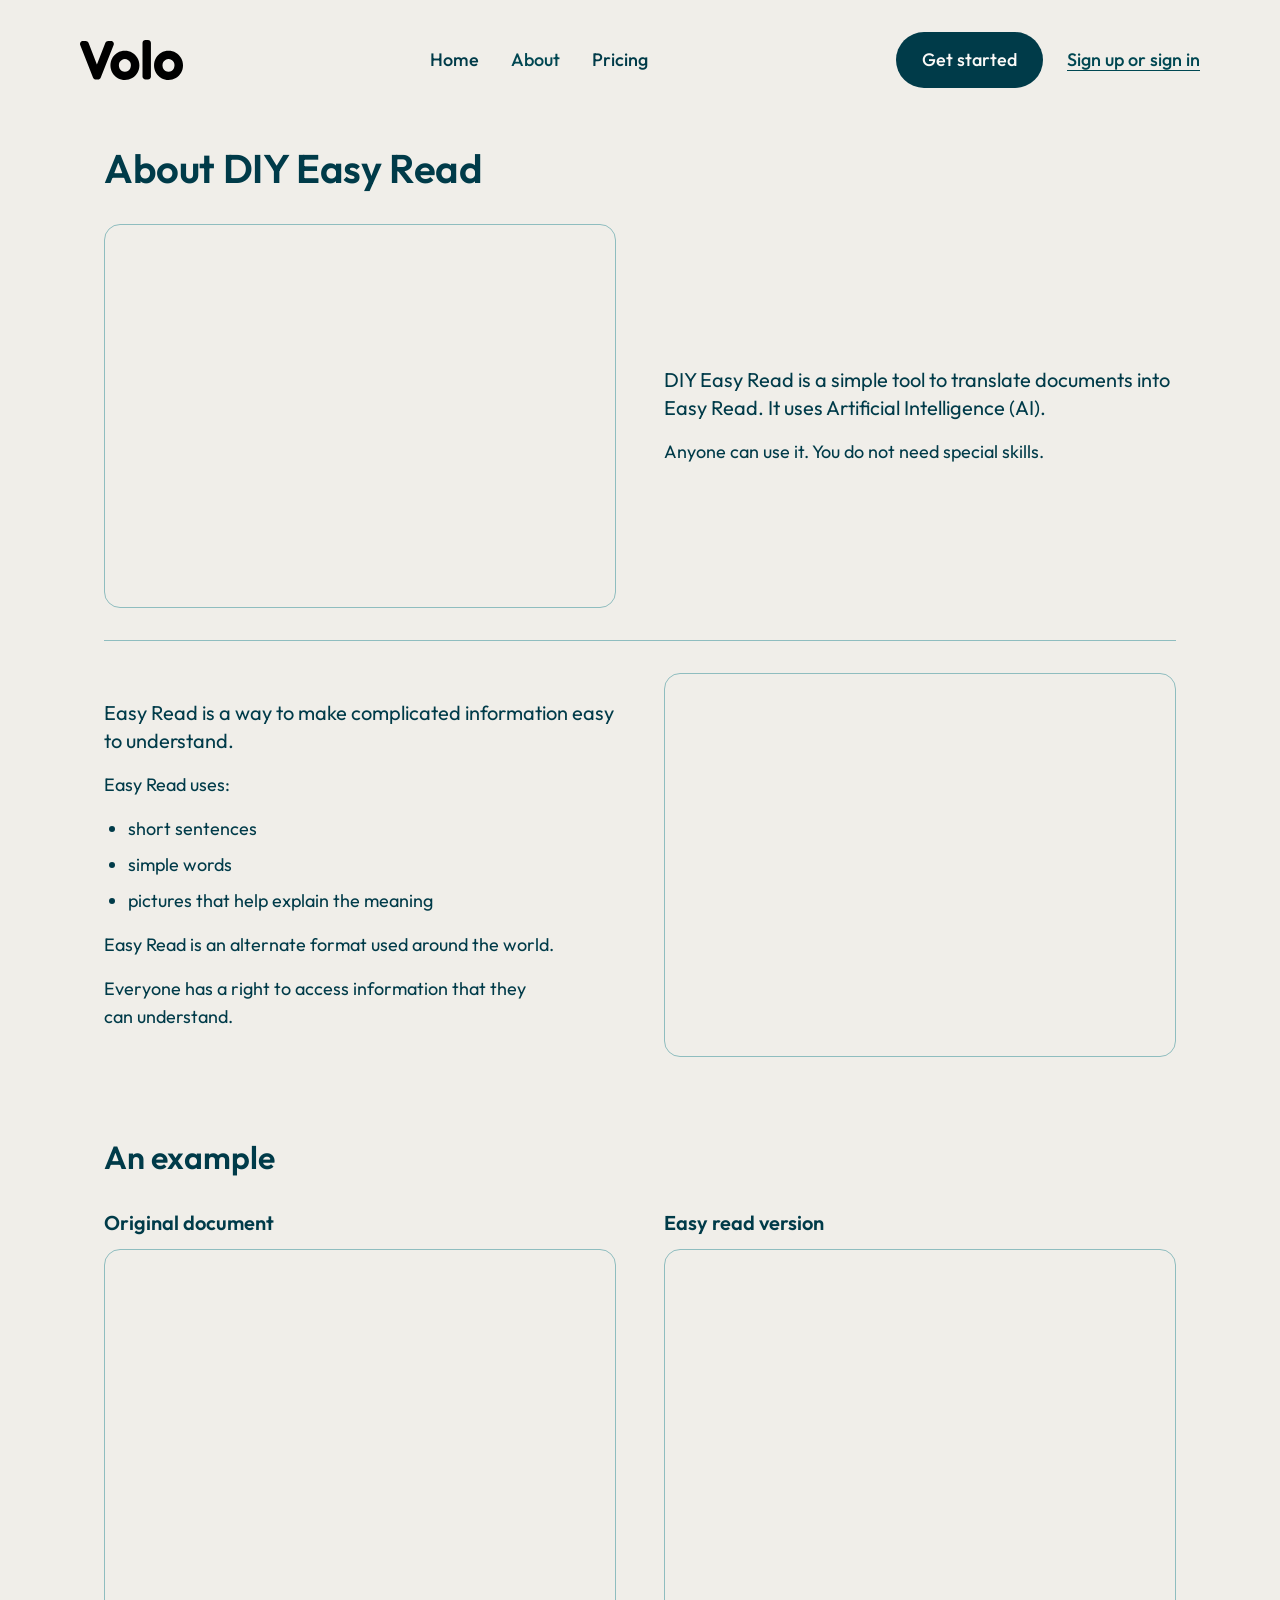
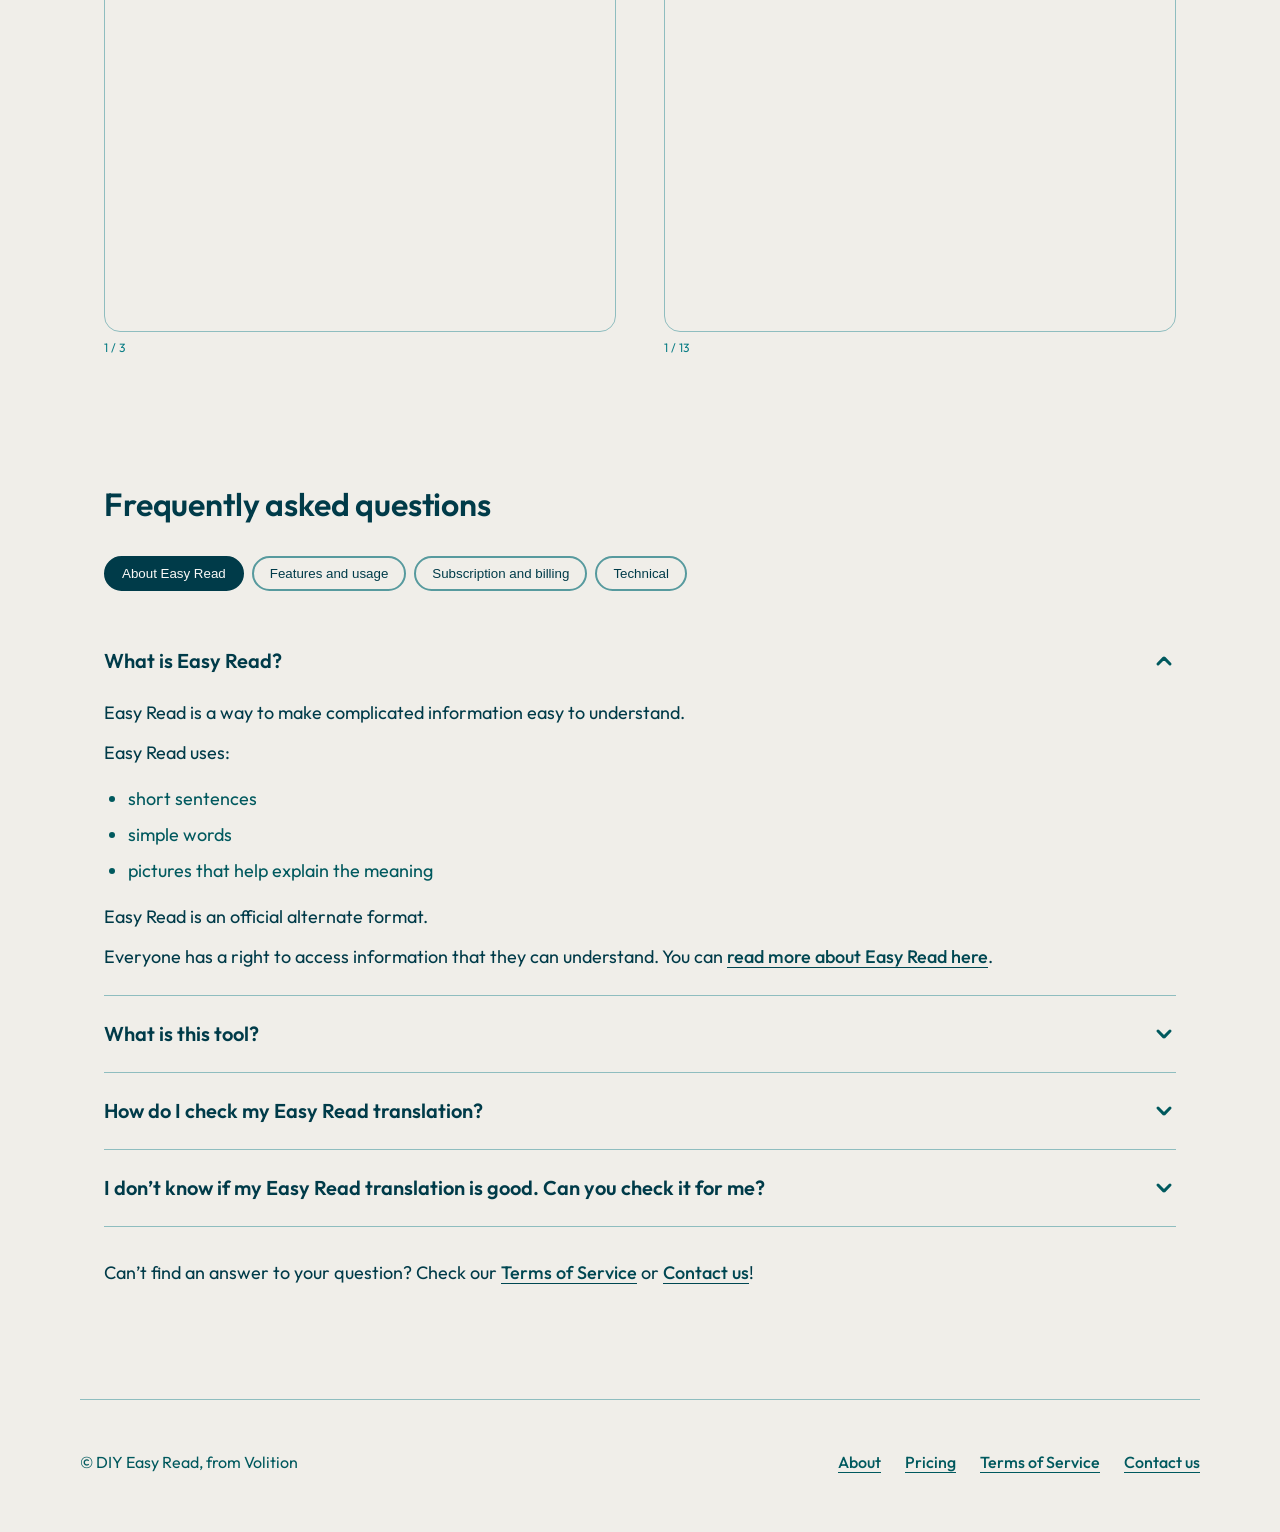
==== about.html @ 6c9e3ab5 "Initial UX prototype base recreating diyeasyread.com Home, About, and Pricing rebuilt as static HTML" ====
<!DOCTYPE html>
<html lang="en">
<head>
<meta charset="UTF-8">
<meta name="viewport" content="width=device-width, initial-scale=1.0">
<title>About DIY Easy Read</title>
<link rel="stylesheet" href="assets/colors_and_type.css">
<link rel="stylesheet" href="assets/site.css">
</head>
<body>

<header class="wrap site-header">
  <a class="logo" href="index.html">
    <img src="assets/img/logo-wordmark.svg" alt="DIY Easy Read, from Volition">
  </a>
  <nav class="main-nav" aria-label="Main">
    <a href="index.html">Home</a>
    <a href="about.html" aria-current="page">About</a>
    <a href="pricing.html">Pricing</a>
  </nav>
  <div class="nav-actions">
    <a class="btn btn-filled" href="#get-started">Get started</a>
    <a class="link" href="#sign-in">Sign up or sign in</a>
  </div>
</header>

<main class="wrap">
  <h1 style="padding-top: var(--space-6);">About DIY Easy Read</h1>

  <section class="feature-row">
    <div class="art" role="img" aria-label="Illustration placeholder — person with a megaphone"></div>
    <div>
      <p class="body-large">DIY Easy Read is a simple tool to translate documents into Easy Read. It uses Artificial Intelligence (AI).</p>
      <p style="margin-top: var(--space-4);">Anyone can use it. You do not need special skills.</p>
    </div>
  </section>

  <section class="feature-row">
    <div>
      <p class="body-large">Easy Read is a way to make complicated information easy to understand.</p>
      <p style="margin-top: var(--space-4);">Easy Read uses:</p>
      <ul>
        <li>short sentences</li>
        <li>simple words</li>
        <li>pictures that help explain the meaning</li>
      </ul>
      <p style="margin-top: var(--space-4);">Easy Read is an alternate format used around the world.</p>
      <p style="margin-top: var(--space-4);">Everyone has a right to access information that they can understand.</p>
    </div>
    <div class="art" role="img" aria-label="Illustration placeholder — progress bar and reactions"></div>
  </section>

  <section class="section">
    <h2 class="section-title">An example</h2>
    <div class="feature-row" style="border-top:none; padding-top:0;">
      <div>
        <h4 style="margin-bottom: var(--space-3);">Original document</h4>
        <div class="art" role="img" aria-label="Original document page 1 of 3 — Fact Sheet: Changes to assessments and allocations, and flexible funding" style="aspect-ratio: 3/4;"></div>
        <p class="caption" style="margin-top: var(--space-2);">1 / 3</p>
      </div>
      <div>
        <h4 style="margin-bottom: var(--space-3);">Easy read version</h4>
        <div class="art" role="img" aria-label="Easy Read page 1 of 13 — cover page of Changes to disability support services" style="aspect-ratio: 3/4;"></div>
        <p class="caption" style="margin-top: var(--space-2);">1 / 13</p>
      </div>
    </div>
  </section>

  <section class="section">
    <h2 class="section-title">Frequently asked questions</h2>
    <div class="faq-tabs" role="tablist" aria-label="FAQ categories">
      <button class="faq-tab" role="tab" aria-selected="true">About Easy Read</button>
      <button class="faq-tab" role="tab" aria-selected="false">Features and usage</button>
      <button class="faq-tab" role="tab" aria-selected="false">Subscription and billing</button>
      <button class="faq-tab" role="tab" aria-selected="false">Technical</button>
    </div>

    <details class="faq-item" open>
      <summary class="faq-question">
        What is Easy Read?
        <img class="chev" src="assets/icons/chevron-down.svg" alt="" width="24" height="24">
      </summary>
      <div class="faq-answer">
        <p>Easy Read is a way to make complicated information easy to understand.</p>
        <p style="margin-top: var(--space-3);">Easy Read uses:</p>
        <ul>
          <li>short sentences</li>
          <li>simple words</li>
          <li>pictures that help explain the meaning</li>
        </ul>
        <p style="margin-top: var(--space-3);">Easy Read is an official alternate format.</p>
        <p style="margin-top: var(--space-3);">Everyone has a right to access information that they can understand. You can <a href="#">read more about Easy Read here</a>.</p>
      </div>
    </details>

    <details class="faq-item">
      <summary class="faq-question">
        What is this tool?
        <img class="chev" src="assets/icons/chevron-down.svg" alt="" width="24" height="24">
      </summary>
      <div class="faq-answer">
        <p>DIY Easy Read is a simple tool to translate documents into Easy Read. It uses Artificial Intelligence (AI).</p>
        <p style="margin-top: var(--space-3);">Anyone can use it. You do not need special skills.</p>
        <p style="margin-top: var(--space-3);">DIY Easy Read is:</p>
        <ul>
          <li>Quick</li>
          <li>Simple</li>
          <li>Affordable</li>
        </ul>
      </div>
    </details>

    <details class="faq-item">
      <summary class="faq-question">
        How do I check my Easy Read translation?
        <img class="chev" src="assets/icons/chevron-down.svg" alt="" width="24" height="24">
      </summary>
      <div class="faq-answer">
        <p>You should check your Easy Read document before you share it.</p>

        <p style="margin-top: var(--space-4);"><strong>1. Check the meaning</strong></p>
        <ul>
          <li>Does the Easy Read say the same thing as the original?</li>
          <li>Are any important details missing or changed?</li>
          <li>Is the main message clear from start to finish?</li>
        </ul>
        <p class="body-small" style="margin-top: var(--space-2);">Tip: Read both versions side by side.</p>

        <p style="margin-top: var(--space-4);"><strong>2. Check the words</strong></p>
        <ul>
          <li>Are sentences short?</li>
          <li>Are there any hard words that should be removed?</li>
          <li>If a hard word needs to be included, does it have an explanation?</li>
        </ul>

        <p style="margin-top: var(--space-4);"><strong>3. Check the layout</strong></p>
        <ul>
          <li>Does each sentence have only one idea?</li>
          <li>Is there plenty of empty space on the page?</li>
          <li>Are headings clear?</li>
        </ul>

        <p style="margin-top: var(--space-4);"><strong>4. Check the pictures</strong></p>
        <ul>
          <li>Do the pictures help explain the words?</li>
          <li>Are they respectful?</li>
        </ul>
        <p class="body-small" style="margin-top: var(--space-2);">Tip: If the image is not quite right you can choose a different one or upload your own.</p>

        <p style="margin-top: var(--space-4);"><strong>5. Check tone and respect</strong></p>
        <ul>
          <li>Does the document talk to the reader and not about them?</li>
          <li>Is it respectful?</li>
          <li>Does it support decision-making and independence?</li>
        </ul>

        <p style="margin-top: var(--space-4);"><strong>6. Ask someone else to review it</strong></p>
        <ul>
          <li>Ask a person who uses Easy Read to check your translation</li>
          <li>Ask an Easy Read expert to check your translation</li>
          <li>They can tell you if it makes sense and feels right</li>
        </ul>

        <p style="margin-top: var(--space-4);">When your document passes these checks you are ready to share it!</p>
      </div>
    </details>

    <details class="faq-item">
      <summary class="faq-question">
        I don&rsquo;t know if my Easy Read translation is good. Can you check it for me?
        <img class="chev" src="assets/icons/chevron-down.svg" alt="" width="24" height="24">
      </summary>
      <div class="faq-answer">
        <p>We do not review any Easy Read translations. You can check it yourself using this guide.</p>
        <p style="margin-top: var(--space-3);">If you want an Easy Read expert to check it you can contact the Make it Easy Service or Article 9. They may charge money to check your translation.</p>
      </div>
    </details>

    <p style="margin-top: var(--space-6);">Can&rsquo;t find an answer to your question? Check our <a href="#terms">Terms of Service</a> or <a href="#contact">Contact us</a>!</p>
  </section>
</main>

<footer class="site-footer wrap">
  <span>&copy; DIY Easy Read, from Volition</span>
  <nav aria-label="Footer">
    <a href="about.html">About</a>
    <a href="pricing.html">Pricing</a>
    <a href="#terms">Terms of Service</a>
    <a href="#contact">Contact us</a>
  </nav>
</footer>

</body>
</html>
---- assets/colors_and_type.css ----
/* ============================================================
   Volition Design System — Colors & Type
   Source: Colours 1.6.fig (palette), Volition brand notes (type)
   Mobile-first. Never use pure #000 or #FFF.
   ============================================================ */

/* -------- Fonts -------- */
@font-face {
  font-family: "Outfit";
  font-style: normal;
  font-weight: 100 900;
  font-display: swap;
  src: url("./fonts/Outfit-VariableFont_wght.ttf") format("truetype-variations");
}
@font-face {
  font-family: "Outfit";
  font-style: normal;
  font-weight: 300;
  font-display: swap;
  src: url("./fonts/Outfit-Light.ttf") format("truetype");
}
@font-face {
  font-family: "Outfit";
  font-style: normal;
  font-weight: 400;
  font-display: swap;
  src: url("./fonts/Outfit-Regular.ttf") format("truetype");
}
@font-face {
  font-family: "Outfit";
  font-style: normal;
  font-weight: 500;
  font-display: swap;
  src: url("./fonts/Outfit-Medium.ttf") format("truetype");
}
@font-face {
  font-family: "Outfit";
  font-style: normal;
  font-weight: 600;
  font-display: swap;
  src: url("./fonts/Outfit-SemiBold.ttf") format("truetype");
}

:root {
  /* ============================================================
     RAW PALETTE — Colours 1.6
     Never reference these directly in product code. Use the
     semantic tokens below. Palette is intentionally softened —
     no pure black, no pure white.
     ============================================================ */

  /* Teal — primary brand, text, dark backgrounds */
  --teal-900: #00232B;   /* Black Teal */
  --teal-800: #003B49;   /* Text dark — primary body text */
  --teal-700: #004752;
  --teal-600: #00595E;
  --teal-500: #0C7E86;
  --teal-400: #579A9E;   /* Interactive borders only */
  --teal-300: #8FBDBF;
  --teal-200: #B8D9DB;
  --teal-100: #EBF1F2;

  /* Lavender */
  --lavender-900: #150C3D;
  --lavender-800: #3A3161;
  --lavender-700: #43396F;
  --lavender-600: #4E4285;
  --lavender-500: #7567B8;
  --lavender-400: #9387CC;   /* Interactive borders only */
  --lavender-300: #B6ACE3;
  --lavender-200: #D4CEF5;
  --lavender-100: #EDEBF5;

  /* Pounamu (greenstone) */
  --pounamu-800: #163D16;
  --pounamu-600: #215C21;
  --pounamu-500: #458D42;
  --pounamu-400: #629E5F;   /* Interactive borders only */
  --pounamu-300: #8EC28C;
  --pounamu-200: #B2D8AF;
  --pounamu-100: #EAF2E4;

  /* Rose */
  --rose-800: #6F1900;
  --rose-600: #991F1F;
  --rose-500: #CC3939;
  --rose-400: #E06969;   /* Interactive borders only */
  --rose-300: #ED9A9A;
  --rose-200: #F5C9C9;
  --rose-100: #F5E6E6;

  /* Sand — warm neutrals, never pure white */
  --sand-400: #999174;   /* Interactive borders only */
  --sand-300: #B8B19A;
  --sand-200: #D6D2C4;
  --sand-100: #F0EEE9;   /* Warm off-white surface */
  --sand-000: #FAF9F7;   /* White Sand — app background, replaces pure white */

  /* ============================================================
     SEMANTIC TOKENS — Volition themes collection (28 vars)
     Source: Design Components 1.7 → Variables → Volition themes.
     Two themes: "Default" (Decision Maker, teal) and "Supporter"
     (lavender). Values verified against Figma Variables panel.
     Bind components to these. Never reference raw palette.
     ============================================================ */

  /* --- Text --- */
  --text-dark:     var(--teal-800);   /* body & headings */
  --text-mid:      var(--teal-600);   /* secondary */
  --text-light:    var(--teal-500);   /* tertiary, captions */
  --text-inverted: var(--sand-000);   /* text on dark/coloured bg */

  /* --- Icon --- */
  --icon:          var(--teal-600);
  --icon-mid:      var(--teal-500);
  --icon-inverted: var(--sand-000);

  /* --- Borders --- */
  --borders:       var(--teal-400);   /* interactive borders */

  /* --- Backgrounds --- */
  --bg-800:        var(--teal-800);   /* dark fill (buttons, headers) */
  --bg-600:        var(--teal-600);
  --bg-200:        var(--teal-200);
  --bg-150:        #D6D2C4;           /* warm neutral @ 50% — unique to Default */
  --bg-100:        var(--sand-100);

  /* --- Panels --- */
  --panel-highlight: var(--sand-000);   /* White sand — raised surfaces */
  --panel-mid:       rgba(250, 249, 247, 0.5);  /* #FAF9F7 @ 50% */
  --panel-lowlight:  var(--bg-100);     /* = Background 100 */
  --panel-shadow:    var(--sand-300);   /* Sand 300 in Default */

  /* --- Status: error / delete --- */
  --error-default: var(--rose-600);
  --error-mid:     var(--rose-500);

  /* --- Focus --- */
  --focus:         var(--teal-900);
  --focus-stroke:  2px;

  /* --- Dividers --- */
  --divider-dark:    var(--teal-400);
  --divider-default: var(--teal-300);

  /* --- Buttons --- */
  --button-base: var(--teal-700);
  --button-mid:  var(--teal-500);

  /* ============================================================
     LEGACY SHORTHAND — kept so existing components keep working
     while we migrate call-sites to the real semantic names above.
     ============================================================ */
  --surface-app:         var(--bg-100);
  --surface-raised:      var(--panel-highlight);
  --surface-sunken:      var(--bg-100);
  --surface-inverse:     var(--bg-800);
  --fg-primary:          var(--text-dark);
  --fg-secondary:        var(--text-mid);
  --fg-tertiary:         var(--text-light);
  --fg-inverse:          var(--text-inverted);
  --fg-link:             var(--button-base);
  --border-subtle:       var(--divider-default);
  --border-default:      var(--divider-dark);
  --border-interactive:  var(--borders);
  --border-focus:        var(--focus);
  --accent-primary:      var(--button-base);
  --accent-primary-hover:var(--text-dark);
  --accent-secondary:    var(--button-mid);
  --accent-light:        var(--button-mid);
  --accent-muted:        var(--bg-200);
  --status-success:      var(--pounamu-600);
  --status-success-bg:   var(--pounamu-100);
  --status-warning:      var(--error-mid);
  --status-warning-bg:   var(--rose-100);
  --status-danger:       var(--error-default);
  --status-danger-bg:    var(--rose-100);
  --status-info:         var(--lavender-500);
  --status-info-bg:      var(--lavender-100);

  /* Focus ring — built from semantic --focus */
  --focus-ring: 0 0 0 var(--focus-stroke) var(--focus);

  /* ============================================================
     SPACING — 8pt grid with 4pt sub-step
     ============================================================ */
  --space-0:   0;
  --space-1:   4px;
  --space-2:   8px;
  --space-3:  12px;
  --space-4:  16px;
  --space-5:  24px;
  --space-6:  32px;
  --space-7:  40px;
  --space-8:  48px;
  --space-9:  64px;
  --space-10: 96px;

  /* ============================================================
     RADII — generous, friendly, never sharp
     ============================================================ */
  --radius-xs: 4px;
  --radius-sm: 8px;
  --radius-md: 12px;
  --radius-lg: 16px;   /* default card */
  --radius-xl: 24px;
  --radius-2xl: 32px;
  --radius-pill: 9999px;

  /* ============================================================
     ELEVATION — soft, warm-tinted shadows.
     Uses teal-900 at low opacity (never pure black).
     ============================================================ */
  --elev-0: none;
  --elev-1: 0 1px 2px rgba(0, 35, 43, 0.06),
            0 1px 1px rgba(0, 35, 43, 0.04);
  --elev-2: 0 2px 4px rgba(0, 35, 43, 0.06),
            0 4px 8px rgba(0, 35, 43, 0.06);
  --elev-3: 0 4px 12px rgba(0, 35, 43, 0.08),
            0 8px 24px rgba(0, 35, 43, 0.06);
  --elev-4: 0 12px 32px rgba(0, 35, 43, 0.12),
            0 24px 48px rgba(0, 35, 43, 0.08);

  /* ============================================================
     TOUCH TARGETS — WCAG 2.5.5 AAA
     ============================================================ */
  --touch-min: 44px;

  /* ============================================================
     MOTION — calm, no bounce. Neurologically considerate.
     ============================================================ */
  --ease-standard: cubic-bezier(0.2, 0, 0, 1);
  --ease-entrance: cubic-bezier(0, 0, 0, 1);
  --ease-exit:     cubic-bezier(0.4, 0, 1, 1);
  --dur-fast:   120ms;
  --dur-base:   200ms;
  --dur-slow:   320ms;

  /* ============================================================
     TYPE — Mobile-first scale.
     Desktop values are tuned separately; these are the mobile
     source of truth. Sentence case ALWAYS. Never italic.
     ============================================================ */
  --font-family:        "Outfit", system-ui, sans-serif;
  --font-weight-regular: 400;
  --font-weight-medium:  500;
  --font-weight-semibold: 600;

  /* Scale — Volition source of truth. Sentence case always. Never italic,
     never all caps, no abbreviations. Paragraph/list spacing is the
     margin-bottom when this size heads a block. */

  /* Headers */
  --fs-hero:    40px;   --lh-hero:    48px;   --sp-hero:   32px;  /* Hero */
  --fs-xxl:     32px;   --lh-xxl:     40px;   --sp-xxl:    24px;  /* XXL / H1 */
  --fs-xl:      24px;   --lh-xl:      32px;   --sp-xl:     16px;  /* XL / H2 */

  /* Body */
  --fs-body-lg: 20px;   --lh-body-lg: 28px;   --sp-body-lg: 16px; /* Body large */
  --fs-base:    18px;   --lh-base:    28px;   --sp-base:    8px;  /* Body base */
  --fs-small:   16px;   --lh-small:   24px;   --sp-small:   8px;  /* Body small */

  /* Legacy / caption */
  --fs-caption: 12px;   --lh-caption: 16px;  /* Caption — use sparingly */
}

/* ============================================================
   THEME: SUPPORTER — lavender family
   Source: Design Components 1.7 → Variables → Volition themes
   (right column). Same 28 roles, re-mapped to lavender. A few
   entries stay identical across themes (White sand, Background 100
   mapping for panel-lowlight, the error/delete rose ramp, and
   Panel mid's #FAF9F7 @ 50%).
   ============================================================ */
[data-theme="supporter"] {
  /* Text */
  --text-dark:     var(--lavender-800);
  --text-mid:      var(--lavender-600);
  --text-light:    var(--lavender-500);
  --text-inverted: var(--sand-000);

  /* Icon */
  --icon:          var(--lavender-600);
  --icon-mid:      var(--lavender-500);
  --icon-inverted: var(--sand-000);

  /* Borders */
  --borders:       var(--lavender-400);

  /* Backgrounds */
  --bg-800:        var(--lavender-800);
  --bg-600:        var(--lavender-600);
  --bg-200:        var(--lavender-200);
  --bg-150:        #D3CEEB;            /* lavender warm neutral @ 50% */
  --bg-100:        var(--lavender-100);

  /* Panels */
  --panel-highlight: var(--sand-000);
  --panel-mid:       rgba(250, 249, 247, 0.5);
  --panel-lowlight:  var(--bg-100);     /* = Background 100 (now lavender-100) */
  --panel-shadow:    var(--lavender-400);

  /* Error / delete — same rose ramp in both themes */
  --error-default: var(--rose-600);
  --error-mid:     var(--rose-500);

  /* Focus */
  --focus:         var(--teal-900);     /* Teal 900 in both themes */
  --focus-stroke:  2px;

  /* Dividers */
  --divider-dark:    var(--lavender-400);
  --divider-default: var(--lavender-300);

  /* Buttons */
  --button-base: var(--lavender-700);
  --button-mid:  var(--lavender-500);

  /* Legacy shorthand re-resolves via cascade — no need to redeclare */
}

/* ============================================================
   DARK MODE — deferred until the light library is stable.
   Kept as a placeholder role-flip for now.
   ============================================================ */
[data-theme="dark"] {
  --surface-app:    var(--teal-900);
  --surface-raised: var(--teal-800);
  --surface-sunken: var(--teal-700);
  --surface-inverse: var(--sand-000);

  --fg-primary:   var(--sand-000);
  --fg-secondary: var(--teal-200);
  --fg-tertiary:  var(--teal-300);
  --fg-inverse:   var(--teal-800);
  --fg-link:      var(--lavender-300);

  --border-subtle:      rgba(255,255,255,0.08);
  --border-default:     rgba(255,255,255,0.16);
  --border-interactive: var(--teal-400);
  --border-focus:       var(--lavender-300);

  --accent-primary:       var(--teal-500);
  --accent-primary-hover: var(--teal-400);
  --accent-secondary:     var(--lavender-300);
  --accent-light:         var(--teal-600);
  --accent-muted:         var(--teal-700);

  --elev-1: 0 1px 2px rgba(0,0,0,0.32);
  --elev-2: 0 4px 12px rgba(0,0,0,0.36);
  --elev-3: 0 8px 24px rgba(0,0,0,0.44);
  --elev-4: 0 24px 48px rgba(0,0,0,0.52);
}

/* ============================================================
   BASE — semantic element styles (source of truth for markup)
   ============================================================ */
html, body {
  background: var(--surface-app);
  color: var(--fg-primary);
  font-family: var(--font-family);
  font-size: var(--fs-base);
  line-height: var(--lh-base);
  font-weight: var(--font-weight-regular);
  -webkit-font-smoothing: antialiased;
  text-rendering: optimizeLegibility;
}

h1, .h1 {
  font-size: var(--fs-hero);
  line-height: var(--lh-hero);
  font-weight: var(--font-weight-semibold);
  letter-spacing: -0.01em;
  color: var(--fg-primary);
  text-wrap: balance;
  margin: 0;
}
h2, .h2 {
  font-size: var(--fs-xxl);
  line-height: var(--lh-xxl);
  font-weight: var(--font-weight-semibold);
  letter-spacing: -0.005em;
  color: var(--fg-primary);
  text-wrap: balance;
  margin: 0;
}
h3, .h3 {
  font-size: var(--fs-xl);
  line-height: var(--lh-xl);
  font-weight: var(--font-weight-semibold);
  color: var(--fg-primary);
  text-wrap: balance;
  margin: 0;
}
h4, .h4 {
  font-size: var(--fs-body-lg);
  line-height: var(--lh-body-lg);
  font-weight: var(--font-weight-semibold);
  color: var(--fg-primary);
  margin: 0;
}

p, .body {
  font-size: var(--fs-base);
  line-height: var(--lh-base);
  color: var(--fg-primary);
  text-wrap: pretty;
  margin: 0;
}
.body-large {
  font-size: var(--fs-body-lg);
  line-height: var(--lh-body-lg);
}
.body-small, small {
  font-size: var(--fs-small);
  line-height: var(--lh-small);
  color: var(--fg-secondary);
}
.caption {
  font-size: var(--fs-caption);
  line-height: var(--lh-caption);
  color: var(--fg-tertiary);
}

a, .link {
  color: var(--fg-link);
  text-decoration: underline;
  text-decoration-thickness: 8%;
  text-underline-offset: 16%;
  text-decoration-skip-ink: auto;
  font-weight: var(--font-weight-medium);
}
a:hover { color: var(--teal-800); }

::selection { background: var(--lavender-200); color: var(--teal-800); }

*:focus-visible {
  outline: none;
  box-shadow: var(--focus-ring);
  border-radius: var(--radius-xs);
}

/* Never italic — per brand */
em, i, cite, address, dfn { font-style: normal; font-weight: var(--font-weight-medium); }
---- assets/site.css ----
/* ============================================================
   DIY Easy Read — prototype layer
   Layout and components built on top of colors_and_type.css.
   Never redefine tokens here — only layout/structure.
   ============================================================ */

* { box-sizing: border-box; }

.wrap {
  max-width: 1120px;
  margin: 0 auto;
  padding: 0 var(--space-5);
}

/* -------- Header -------- */
.site-header {
  display: flex;
  align-items: center;
  justify-content: space-between;
  padding: var(--space-5) 0;
}
.logo {
  display: flex;
  align-items: center;
  gap: var(--space-2);
}
.logo img { height: 40px; width: auto; }

.main-nav {
  display: flex;
  align-items: center;
  gap: var(--space-6);
}
.main-nav a {
  text-decoration: none;
  color: var(--fg-primary);
  font-weight: var(--font-weight-medium);
}
.main-nav a:hover { color: var(--accent-primary); }
.main-nav a[aria-current="page"] { color: var(--accent-primary); }

.nav-actions {
  display: flex;
  align-items: center;
  gap: var(--space-5);
}

/* -------- Buttons -------- */
.btn {
  display: inline-flex;
  align-items: center;
  justify-content: center;
  gap: var(--space-2);
  min-height: var(--touch-min);
  padding: var(--space-3) var(--space-5);
  border-radius: var(--radius-pill);
  font-weight: var(--font-weight-medium);
  font-size: var(--fs-base);
  text-decoration: none;
  border: 2px solid transparent;
  cursor: pointer;
  transition: background-color var(--dur-base) var(--ease-standard),
              color var(--dur-base) var(--ease-standard),
              border-color var(--dur-base) var(--ease-standard);
}
.btn-filled {
  background: var(--bg-800);
  color: var(--text-inverted);
}
.btn-filled:hover { background: var(--teal-900); }
.btn-outlined {
  background: transparent;
  color: var(--fg-primary);
  border-color: var(--borders);
}
.btn-outlined:hover { background: var(--bg-100); }
.btn-link {
  background: none;
  border: none;
  padding: 0;
  min-height: auto;
  color: var(--fg-link);
  text-decoration: underline;
  text-decoration-thickness: 8%;
  text-underline-offset: 16%;
  font-weight: var(--font-weight-medium);
}

/* -------- Hero -------- */
.hero {
  display: grid;
  grid-template-columns: 1fr 1fr;
  gap: var(--space-8);
  align-items: center;
  padding: var(--space-9) 0;
}
.hero h1 { margin-bottom: var(--space-5); }
.hero .lede { margin-bottom: var(--space-6); }
.hero .cta-row { display: flex; flex-direction: column; align-items: flex-start; gap: var(--space-4); }
.hero-art {
  aspect-ratio: 4 / 3;
  border-radius: var(--radius-2xl);
  background: var(--bg-200);
  display: flex;
  align-items: center;
  justify-content: center;
  color: var(--text-mid);
}

.quote {
  border-left: 4px solid var(--divider-dark);
  padding-left: var(--space-5);
  font-style: normal;
  color: var(--fg-secondary);
  margin: var(--space-8) 0;
}
.quote cite { display: block; margin-top: var(--space-3); font-weight: var(--font-weight-semibold); color: var(--fg-primary); font-style: normal; }

/* -------- Sections -------- */
.section { padding: var(--space-8) 0; }
.section-title { margin-bottom: var(--space-6); }
.feature-row {
  display: grid;
  grid-template-columns: 1fr 1fr;
  gap: var(--space-8);
  align-items: center;
  padding: var(--space-6) 0;
}
.feature-row + .feature-row { border-top: 1px solid var(--border-subtle); }
.feature-row .art {
  aspect-ratio: 4 / 3;
  border-radius: var(--radius-lg);
  background: var(--panel-lowlight);
  border: 1px solid var(--border-subtle);
}
.feature-row ul { margin: var(--space-4) 0 0; padding-left: var(--space-5); }
.feature-row li { margin-bottom: var(--space-2); }

/* -------- FAQ -------- */
.faq-tabs {
  display: flex;
  gap: var(--space-2);
  flex-wrap: wrap;
  margin-bottom: var(--space-6);
}
.faq-tab {
  padding: var(--space-2) var(--space-4);
  border-radius: var(--radius-pill);
  border: 2px solid var(--borders);
  background: transparent;
  font-weight: var(--font-weight-medium);
  color: var(--fg-primary);
  cursor: pointer;
}
.faq-tab[aria-selected="true"] {
  background: var(--bg-800);
  color: var(--text-inverted);
  border-color: var(--bg-800);
}
.faq-item {
  border-bottom: 1px solid var(--border-subtle);
}
.faq-question {
  width: 100%;
  display: flex;
  align-items: center;
  justify-content: space-between;
  gap: var(--space-4);
  padding: var(--space-5) 0;
  background: none;
  border: none;
  text-align: left;
  font-family: var(--font-family);
  font-size: var(--fs-body-lg);
  font-weight: var(--font-weight-semibold);
  color: var(--fg-primary);
  cursor: pointer;
}
.faq-question .chev { transition: transform var(--dur-base) var(--ease-standard); flex-shrink: 0; }
.faq-item[open] .faq-question .chev { transform: rotate(180deg); }
.faq-answer { padding: 0 0 var(--space-5); color: var(--fg-secondary); }
.faq-answer ul { padding-left: var(--space-5); }
.faq-answer li { margin-bottom: var(--space-2); }

/* -------- Pricing -------- */
.pricing-groups { display: flex; flex-direction: column; gap: var(--space-9); }
.pricing-group-title { text-align: center; margin-bottom: var(--space-2); }
.pricing-group-sub { text-align: center; max-width: 640px; margin: 0 auto var(--space-6); color: var(--fg-secondary); }
.pricing-cards {
  display: grid;
  grid-template-columns: repeat(3, 1fr);
  gap: var(--space-5);
}
.price-card {
  background: var(--panel-highlight);
  border: 1px solid var(--border-subtle);
  border-radius: var(--radius-lg);
  box-shadow: var(--elev-2);
  padding: var(--space-6);
  display: flex;
  flex-direction: column;
  gap: var(--space-4);
  position: relative;
}
.price-card.popular { border-color: var(--borders); }
.badge {
  position: absolute;
  top: -14px;
  left: var(--space-5);
  background: var(--accent-secondary);
  color: var(--text-inverted);
  font-size: var(--fs-small);
  font-weight: var(--font-weight-semibold);
  padding: var(--space-1) var(--space-4);
  border-radius: var(--radius-pill);
}
.price-card .tier-name { font-weight: var(--font-weight-semibold); font-size: var(--fs-small); color: var(--fg-secondary); }
.price-card .price { font-size: var(--fs-xxl); font-weight: var(--font-weight-semibold); }
.price-card .price span { font-size: var(--fs-small); font-weight: var(--font-weight-regular); color: var(--fg-secondary); }
.price-card ul { list-style: none; margin: 0; padding: 0; display: flex; flex-direction: column; gap: var(--space-2); }
.price-card li { display: flex; gap: var(--space-2); align-items: flex-start; }
.price-card li img { flex-shrink: 0; margin-top: 2px; }
.price-card .addons { border-top: 1px solid var(--border-subtle); padding-top: var(--space-4); font-size: var(--fs-small); color: var(--fg-secondary); }

/* -------- Footer -------- */
.site-footer {
  border-top: 1px solid var(--border-subtle);
  padding: var(--space-8) 0;
  margin-top: var(--space-9);
  display: flex;
  justify-content: space-between;
  align-items: center;
  color: var(--fg-secondary);
  font-size: var(--fs-small);
}
.site-footer nav { display: flex; gap: var(--space-5); }
.site-footer a { color: var(--fg-secondary); }

/* -------- Cookie banner (kept for parity, dismissible) -------- */
.cookie-banner {
  position: fixed;
  left: 0; right: 0; bottom: 0;
  background: var(--bg-800);
  color: var(--text-inverted);
  padding: var(--space-4) var(--space-5);
  display: flex;
  align-items: center;
  justify-content: space-between;
  gap: var(--space-5);
  z-index: 50;
}
.cookie-banner a { color: var(--text-inverted); }
.cookie-banner .actions { display: flex; gap: var(--space-3); align-items: center; flex-shrink: 0; }
.cookie-banner .btn-outlined { border-color: var(--text-inverted); color: var(--text-inverted); }
.cookie-banner .btn-filled { background: var(--sand-000); color: var(--text-dark); }
.cookie-banner .close-btn { background: none; border: none; cursor: pointer; }
.cookie-banner .close-btn img { filter: invert(1); }

@media (max-width: 860px) {
  .hero, .feature-row { grid-template-columns: 1fr; }
  .pricing-cards { grid-template-columns: 1fr; }
  .main-nav { display: none; }
  .site-footer { flex-direction: column; gap: var(--space-4); align-items: flex-start; }
}
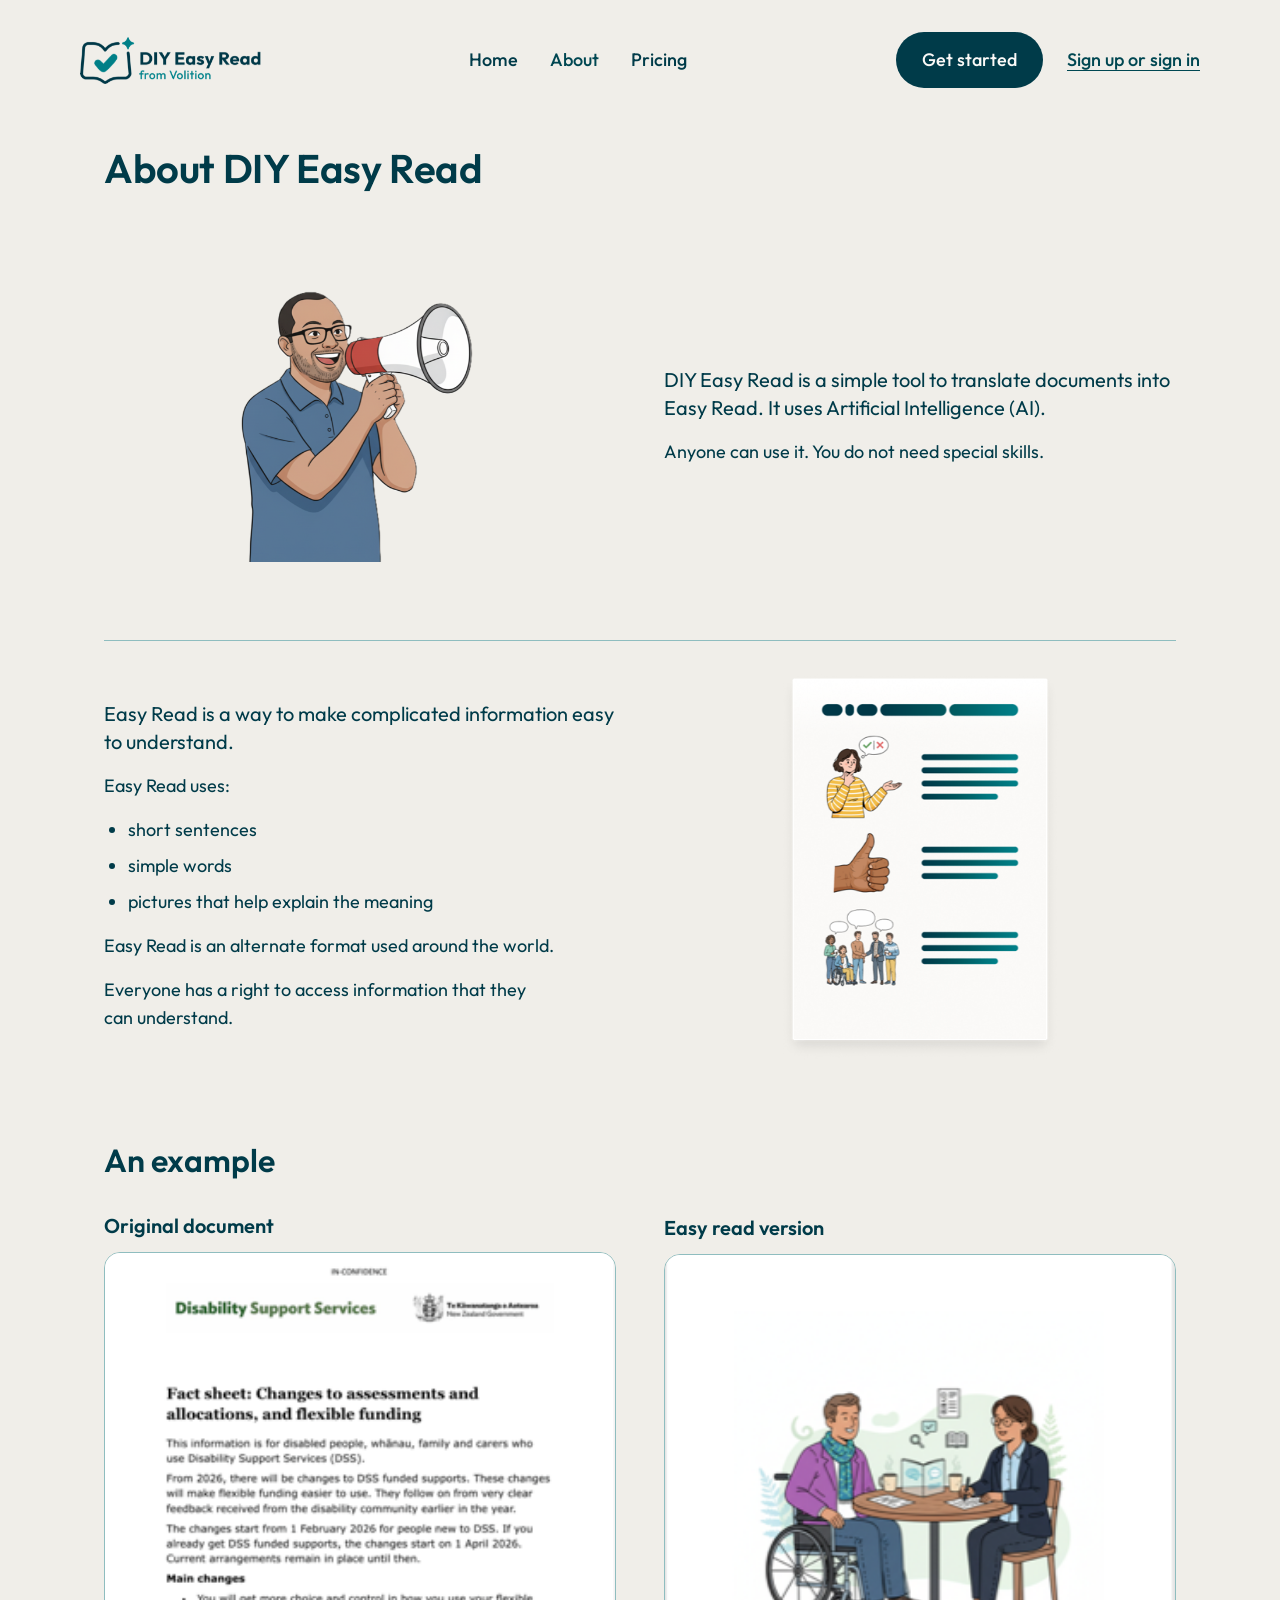
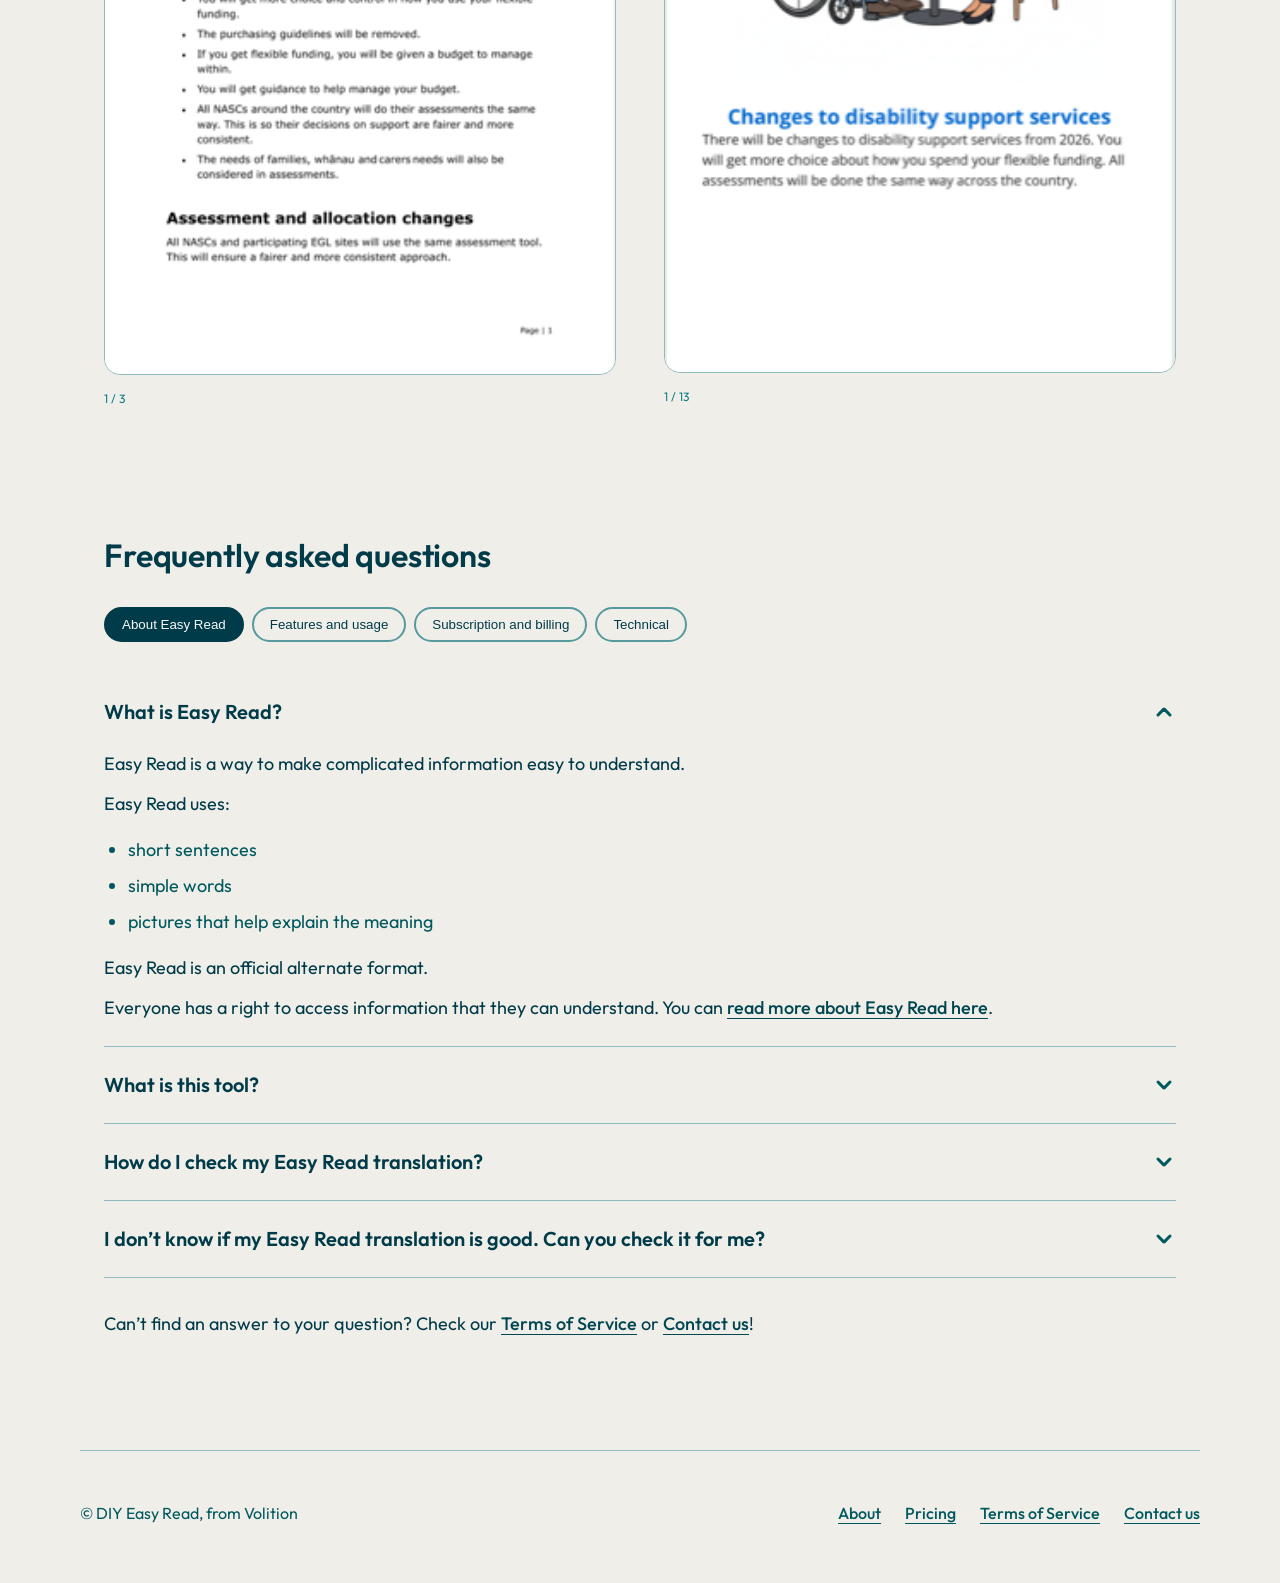
==== commit 44813b0a: "Swap placeholder blocks and generic logo for real DIY Easy Read assets Pulled the actual logo and il" ====
--- a/about.html
+++ b/about.html
@@ -11,7 +11,7 @@
 
 <header class="wrap site-header">
   <a class="logo" href="index.html">
-    <img src="assets/img/logo-wordmark.svg" alt="DIY Easy Read, from Volition">
+    <img src="assets/img/logo-diyer.png" alt="DIY Easy Read logo: an open book outline with a tick inside, and a star in the top right corner" style="height:48px; width:auto;">
   </a>
   <nav class="main-nav" aria-label="Main">
     <a href="index.html">Home</a>
@@ -28,7 +28,9 @@
   <h1 style="padding-top: var(--space-6);">About DIY Easy Read</h1>
 
   <section class="feature-row">
-    <div class="art" role="img" aria-label="Illustration placeholder — person with a megaphone"></div>
+    <div class="art" style="background:none; border:none; display:flex; align-items:center; justify-content:center;">
+      <img src="assets/img/megaphone.png" alt="The same person as on the home page, cheerfully talking into a megaphone" style="max-width:280px; width:100%; height:auto;">
+    </div>
     <div>
       <p class="body-large">DIY Easy Read is a simple tool to translate documents into Easy Read. It uses Artificial Intelligence (AI).</p>
       <p style="margin-top: var(--space-4);">Anyone can use it. You do not need special skills.</p>
@@ -47,7 +49,9 @@
       <p style="margin-top: var(--space-4);">Easy Read is an alternate format used around the world.</p>
       <p style="margin-top: var(--space-4);">Everyone has a right to access information that they can understand.</p>
     </div>
-    <div class="art" role="img" aria-label="Illustration placeholder — progress bar and reactions"></div>
+    <div class="art" style="background:none; border:none; display:flex; align-items:center; justify-content:center;">
+      <img src="assets/img/er-doc-example.png" alt="An example Easy Read page with three blocks of text, each with a supportive illustration on the left" style="max-width:280px; width:100%; height:auto;">
+    </div>
   </section>
 
   <section class="section">
@@ -55,12 +59,12 @@
     <div class="feature-row" style="border-top:none; padding-top:0;">
       <div>
         <h4 style="margin-bottom: var(--space-3);">Original document</h4>
-        <div class="art" role="img" aria-label="Original document page 1 of 3 — Fact Sheet: Changes to assessments and allocations, and flexible funding" style="aspect-ratio: 3/4;"></div>
+        <img src="assets/img/example-original-p1.png" alt="Page one of a document called Fact Sheet: Changes to assessments and allocations, and flexible funding" style="width:100%; height:auto; border-radius: var(--radius-lg); border:1px solid var(--border-subtle);">
         <p class="caption" style="margin-top: var(--space-2);">1 / 3</p>
       </div>
       <div>
         <h4 style="margin-bottom: var(--space-3);">Easy read version</h4>
-        <div class="art" role="img" aria-label="Easy Read page 1 of 13 — cover page of Changes to disability support services" style="aspect-ratio: 3/4;"></div>
+        <img src="assets/img/example-easyread-p1.png" alt="Cover page of an Easy Read document called Changes to disability support services" style="width:100%; height:auto; border-radius: var(--radius-lg); border:1px solid var(--border-subtle);">
         <p class="caption" style="margin-top: var(--space-2);">1 / 13</p>
       </div>
     </div>
--- a/assets/site.css
+++ b/assets/site.css
@@ -98,14 +98,11 @@
 .hero .lede { margin-bottom: var(--space-6); }
 .hero .cta-row { display: flex; flex-direction: column; align-items: flex-start; gap: var(--space-4); }
 .hero-art {
-  aspect-ratio: 4 / 3;
-  border-radius: var(--radius-2xl);
-  background: var(--bg-200);
   display: flex;
   align-items: center;
   justify-content: center;
-  color: var(--text-mid);
-}
+}
+.hero-art img { max-width: 420px; }
 
 .quote {
   border-left: 4px solid var(--divider-dark);
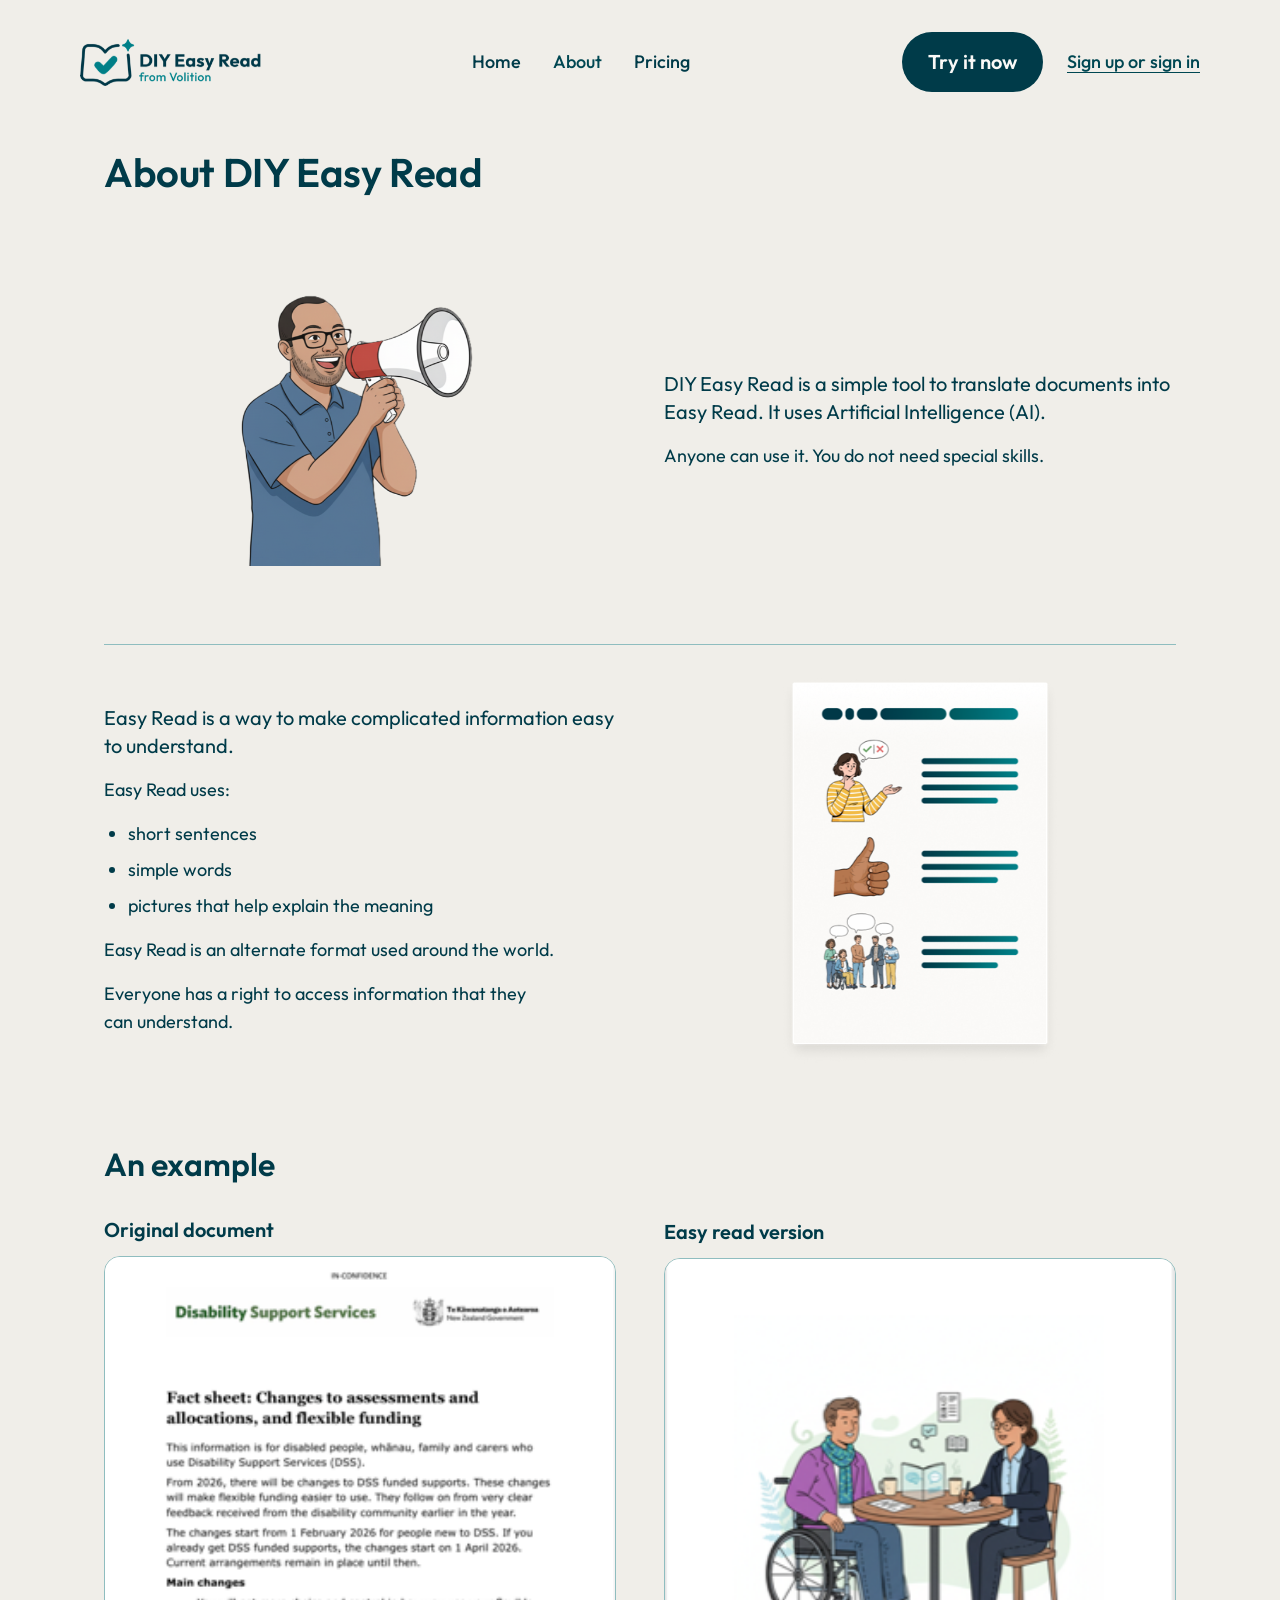
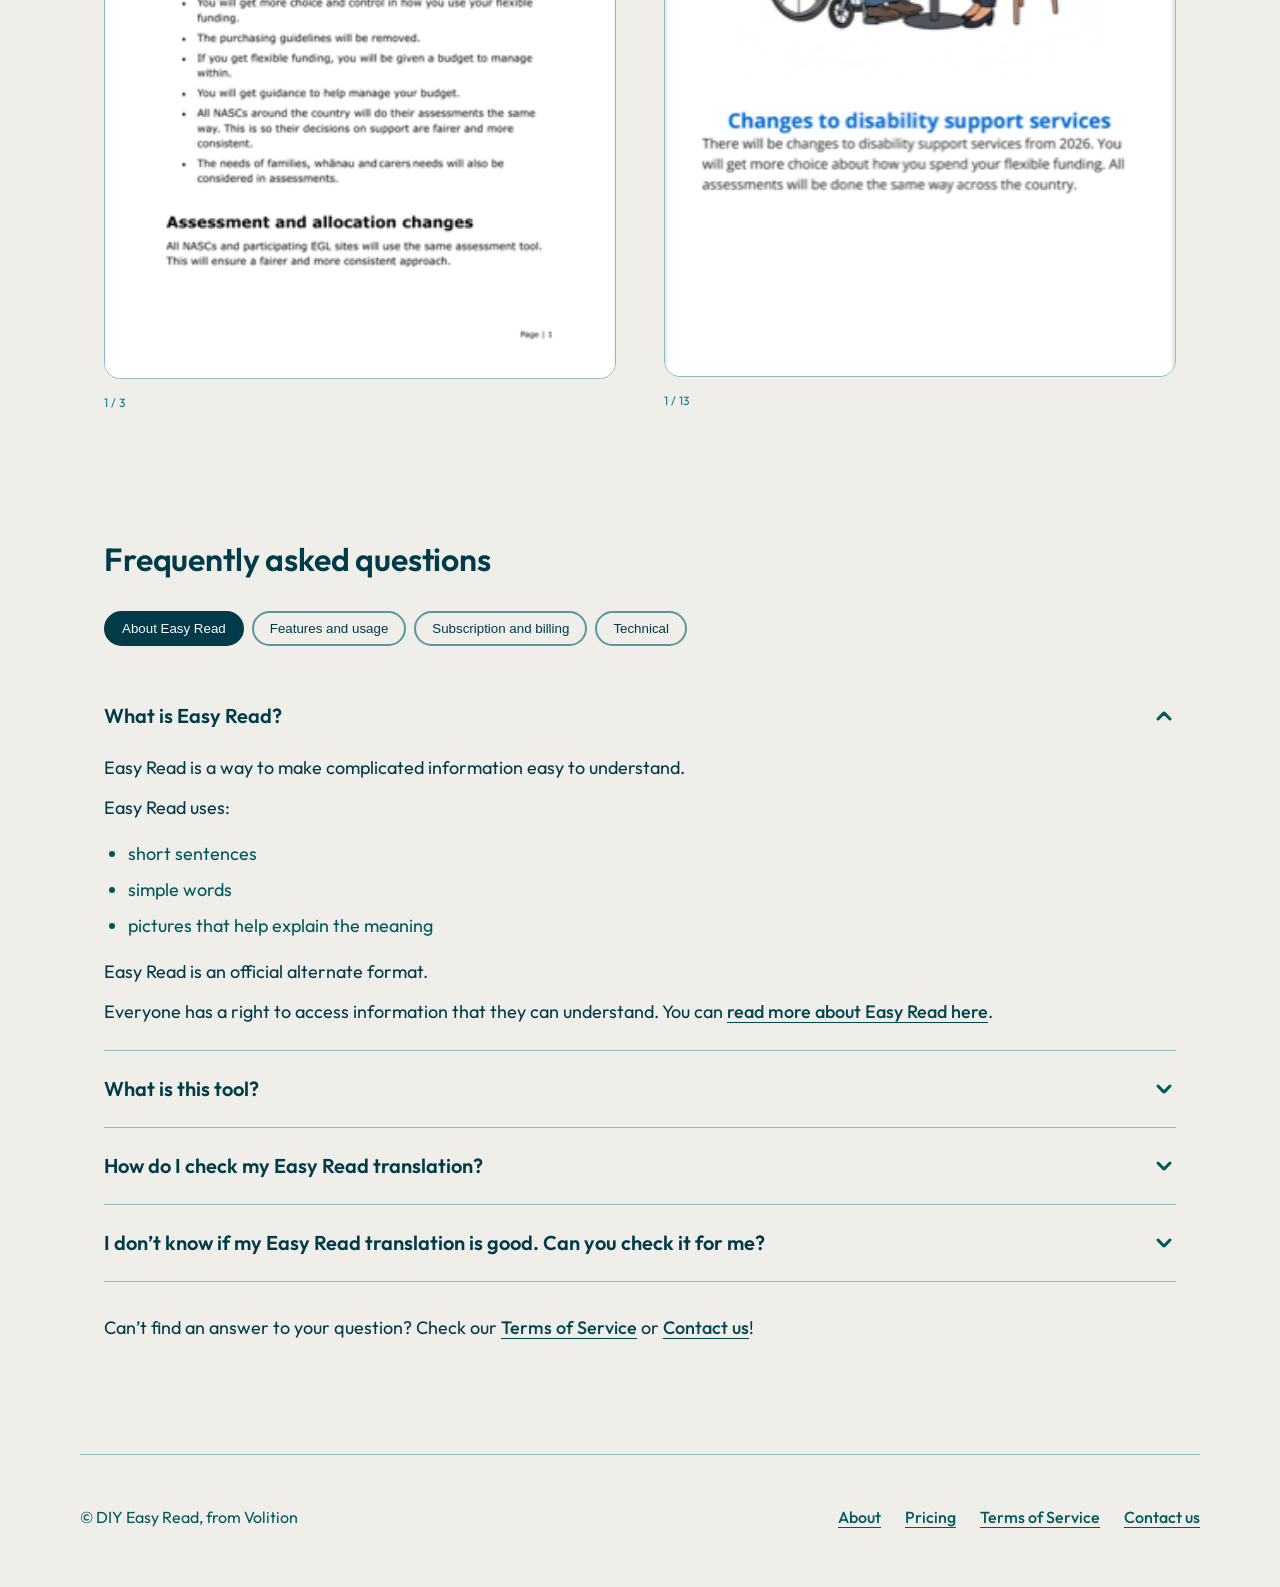
==== commit 92d5f3bf: "Add upload, translating, and preview screens from Figma product flow Built the Drop your doc / Trans" ====
--- a/about.html
+++ b/about.html
@@ -19,7 +19,7 @@
     <a href="pricing.html">Pricing</a>
   </nav>
   <div class="nav-actions">
-    <a class="btn btn-filled" href="#get-started">Get started</a>
+    <a class="btn btn-filled" href="get-started.html">Try it now</a>
     <a class="link" href="#sign-in">Sign up or sign in</a>
   </div>
 </header>
--- a/assets/site.css
+++ b/assets/site.css
@@ -54,8 +54,9 @@
   min-height: var(--touch-min);
   padding: var(--space-3) var(--space-5);
   border-radius: var(--radius-pill);
-  font-weight: var(--font-weight-medium);
-  font-size: var(--fs-base);
+  font-weight: var(--font-weight-semibold);
+  font-size: var(--fs-body-lg);
+  line-height: 32px;
   text-decoration: none;
   border: 2px solid transparent;
   cursor: pointer;
@@ -105,13 +106,35 @@
 .hero-art img { max-width: 420px; }
 
 .quote {
-  border-left: 4px solid var(--divider-dark);
-  padding-left: var(--space-5);
+  background: var(--lavender-700);
+  color: var(--text-inverted);
+  border: none;
+  margin: 0;
+  padding: var(--space-8) var(--space-5);
+  position: relative;
+  font-style: italic;
+  font-size: var(--fs-body-lg);
+  line-height: var(--lh-body-lg);
+  text-align: center;
+  max-width: 720px;
+  margin-left: auto;
+  margin-right: auto;
+}
+.quote::before {
+  content: "\201C";
+  display: block;
   font-style: normal;
-  color: var(--fg-secondary);
-  margin: var(--space-8) 0;
-}
-.quote cite { display: block; margin-top: var(--space-3); font-weight: var(--font-weight-semibold); color: var(--fg-primary); font-style: normal; }
+  font-weight: var(--font-weight-semibold);
+  font-size: 64px;
+  line-height: 1;
+  color: var(--lavender-400);
+  margin-bottom: var(--space-3);
+}
+.quote cite { display: block; margin-top: var(--space-4); font-weight: var(--font-weight-semibold); color: var(--text-inverted); font-style: normal; }
+.quote-band {
+  background: var(--lavender-700);
+  width: 100%;
+}
 
 /* -------- Sections -------- */
 .section { padding: var(--space-8) 0; }
@@ -253,9 +276,269 @@
 .cookie-banner .close-btn { background: none; border: none; cursor: pointer; }
 .cookie-banner .close-btn img { filter: invert(1); }
 
+/* -------- Step pill (nav CTA showing flow progress) -------- */
+.btn-step {
+  display: inline-flex;
+  align-items: center;
+  justify-content: center;
+  min-height: var(--touch-min);
+  padding: var(--space-3) var(--space-5);
+  border-radius: var(--radius-pill);
+  font-weight: var(--font-weight-semibold);
+  font-size: var(--fs-body-lg);
+  line-height: 32px;
+  background: var(--panel-highlight);
+  color: var(--fg-primary);
+}
+
+/* -------- Dropzone (Drop your doc here) -------- */
+.dropzone {
+  position: relative;
+  display: flex;
+  align-items: center;
+  justify-content: center;
+  gap: var(--space-6);
+  background: var(--sand-200);
+  border-radius: var(--radius-2xl);
+  padding: var(--space-8) var(--space-6);
+  margin-top: var(--space-6);
+  min-height: 460px;
+  cursor: pointer;
+  overflow: hidden;
+  transition: background-color var(--dur-base) var(--ease-standard);
+}
+.dropzone.drag-over { background: var(--sand-300); }
+.dropzone-art { flex-shrink: 0; }
+.dropzone-art-left { width: 260px; height: auto; align-self: flex-end; margin-bottom: -32px; }
+.dropzone-art-right { width: 200px; height: auto; }
+.dropzone-content { text-align: center; max-width: 420px; }
+.dropzone-arrow { margin-bottom: var(--space-4); }
+.dropzone-content h2 { font-size: var(--fs-xxl); line-height: var(--lh-xxl); margin-bottom: var(--space-3); }
+.dropzone-content .body-large { margin-bottom: var(--space-2); }
+.dropzone-caption { color: var(--text-mid); }
+
+/* -------- Toggle switch -------- */
+.auto-toggle {
+  display: flex;
+  align-items: center;
+  justify-content: center;
+  gap: var(--space-3);
+  margin-top: var(--space-6);
+  cursor: pointer;
+}
+.toggle-switch input { position: absolute; opacity: 0; width: 1px; height: 1px; }
+.toggle-track {
+  display: block;
+  width: 54px;
+  height: 24px;
+  border-radius: var(--radius-pill);
+  background: var(--sand-300);
+  border: 2px solid var(--borders);
+  position: relative;
+  transition: background-color var(--dur-base) var(--ease-standard);
+}
+.toggle-knob {
+  position: absolute;
+  top: 2px; left: 2px;
+  width: 20px; height: 20px;
+  border-radius: 50%;
+  background: var(--panel-highlight);
+  box-shadow: var(--elev-1);
+  transition: transform var(--dur-base) var(--ease-standard);
+}
+.toggle-switch input:checked + .toggle-track { background: var(--teal-500); }
+.toggle-switch input:checked + .toggle-track .toggle-knob { transform: translateX(30px); }
+
+/* -------- Translating to Easy Read -------- */
+.translating-page {
+  min-height: 100vh;
+  background: var(--sand-200);
+  position: relative;
+  display: flex;
+  flex-direction: column;
+  align-items: center;
+  padding: var(--space-8) var(--space-5);
+  overflow: hidden;
+}
+.translating-watermark {
+  position: absolute;
+  top: 140px;
+  left: 0; right: 0;
+  text-align: center;
+  font-size: 96px;
+  font-weight: var(--font-weight-semibold);
+  color: var(--sand-300);
+  z-index: 0;
+  pointer-events: none;
+}
+.translating-card {
+  position: relative;
+  z-index: 1;
+  background: var(--panel-highlight);
+  border-radius: var(--radius-xl);
+  box-shadow: var(--elev-3);
+  padding: var(--space-6) var(--space-6) var(--space-5);
+  text-align: center;
+  max-width: 420px;
+  width: 100%;
+  margin-bottom: var(--space-5);
+}
+.translating-close {
+  position: absolute;
+  top: var(--space-4);
+  right: var(--space-4);
+  background: var(--bg-100);
+  border: none;
+  border-radius: 50%;
+  width: 32px;
+  height: 32px;
+  display: flex;
+  align-items: center;
+  justify-content: center;
+  cursor: pointer;
+}
+.translating-logo-mark { margin: 0 auto var(--space-3); display: block; }
+.translating-card h2 { font-size: var(--fs-xl); line-height: var(--lh-xl); margin-bottom: var(--space-3); }
+.translating-filename { color: var(--fg-secondary); margin-bottom: var(--space-3); }
+
+.skeleton-page-group {
+  position: relative;
+  z-index: 1;
+  background: var(--panel-lowlight);
+  border-radius: var(--radius-xl);
+  padding: var(--space-5);
+  max-width: 420px;
+  width: 100%;
+  display: flex;
+  flex-direction: column;
+  gap: var(--space-4);
+  margin-bottom: var(--space-5);
+}
+.skeleton-row {
+  background: var(--panel-highlight);
+  border-radius: var(--radius-lg);
+  box-shadow: var(--elev-1);
+  padding: var(--space-4);
+  display: flex;
+  align-items: center;
+  gap: var(--space-4);
+}
+.skeleton-thumb {
+  width: 64px;
+  height: 64px;
+  border-radius: var(--radius-md);
+  background: var(--bg-150);
+  flex-shrink: 0;
+}
+.skeleton-page-number { text-align: center; font-weight: var(--font-weight-medium); color: var(--fg-primary); margin: 0; }
+
+.translating-footer {
+  position: relative;
+  z-index: 1;
+  display: flex;
+  align-items: center;
+  gap: var(--space-2);
+  color: var(--fg-secondary);
+  font-size: var(--fs-small);
+  margin-top: var(--space-4);
+}
+
+/* -------- Preview (Easy Read document preview + paywall) -------- */
+.preview-page {
+  min-height: 100vh;
+  background: var(--sand-200);
+  position: relative;
+  padding-bottom: var(--space-9);
+}
+.preview-toolbar {
+  display: flex;
+  align-items: center;
+  justify-content: space-between;
+  padding: var(--space-4) var(--space-5);
+}
+.preview-buy { min-height: 40px; padding: var(--space-2) var(--space-4); font-size: var(--fs-small); line-height: 20px; }
+.preview-toolbar-right { display: flex; gap: var(--space-2); }
+.preview-icon-btn {
+  width: 36px; height: 36px;
+  border-radius: 50%;
+  border: none;
+  background: var(--bg-800);
+  color: var(--text-inverted);
+  display: flex;
+  align-items: center;
+  justify-content: center;
+  cursor: pointer;
+  font-size: var(--fs-small);
+}
+
+.preview-cover {
+  position: relative;
+  max-width: 480px;
+  margin: 0 auto;
+  padding: var(--space-5) var(--space-5) var(--space-6);
+  text-align: center;
+}
+.preview-watermark {
+  position: absolute;
+  top: 40px;
+  left: 50%;
+  transform: translateX(-50%);
+  font-size: 72px;
+  font-weight: var(--font-weight-semibold);
+  color: var(--sand-300);
+  z-index: 0;
+  pointer-events: none;
+  white-space: nowrap;
+}
+.preview-photo-frame {
+  position: relative;
+  z-index: 1;
+  aspect-ratio: 1 / 1;
+  background: var(--panel-mid);
+  border: 2px solid var(--panel-highlight);
+  border-radius: var(--radius-lg);
+  box-shadow: var(--elev-2);
+  margin-bottom: var(--space-5);
+}
+.preview-cover h1 {
+  position: relative;
+  z-index: 1;
+  font-size: var(--fs-xl);
+  line-height: var(--lh-xl);
+  margin-bottom: var(--space-3);
+}
+.preview-cover p { position: relative; z-index: 1; }
+
+.preview-pages {
+  max-width: 480px;
+  margin: 0 auto;
+  display: flex;
+  flex-direction: column;
+  gap: var(--space-5);
+}
+.preview-page-img { width: 100%; height: auto; display: block; border-radius: var(--radius-lg); }
+
+.preview-footer {
+  max-width: 480px;
+  margin: var(--space-8) auto 0;
+  text-align: center;
+  padding: 0 var(--space-5);
+}
+.preview-footer-logo {
+  display: flex;
+  align-items: center;
+  justify-content: center;
+  gap: var(--space-2);
+  margin-top: var(--space-6);
+  color: var(--fg-secondary);
+  font-size: var(--fs-small);
+}
+
 @media (max-width: 860px) {
   .hero, .feature-row { grid-template-columns: 1fr; }
   .pricing-cards { grid-template-columns: 1fr; }
   .main-nav { display: none; }
   .site-footer { flex-direction: column; gap: var(--space-4); align-items: flex-start; }
-}
+  .dropzone { flex-direction: column; }
+  .dropzone-art-left { align-self: center; margin-bottom: 0; }
+}
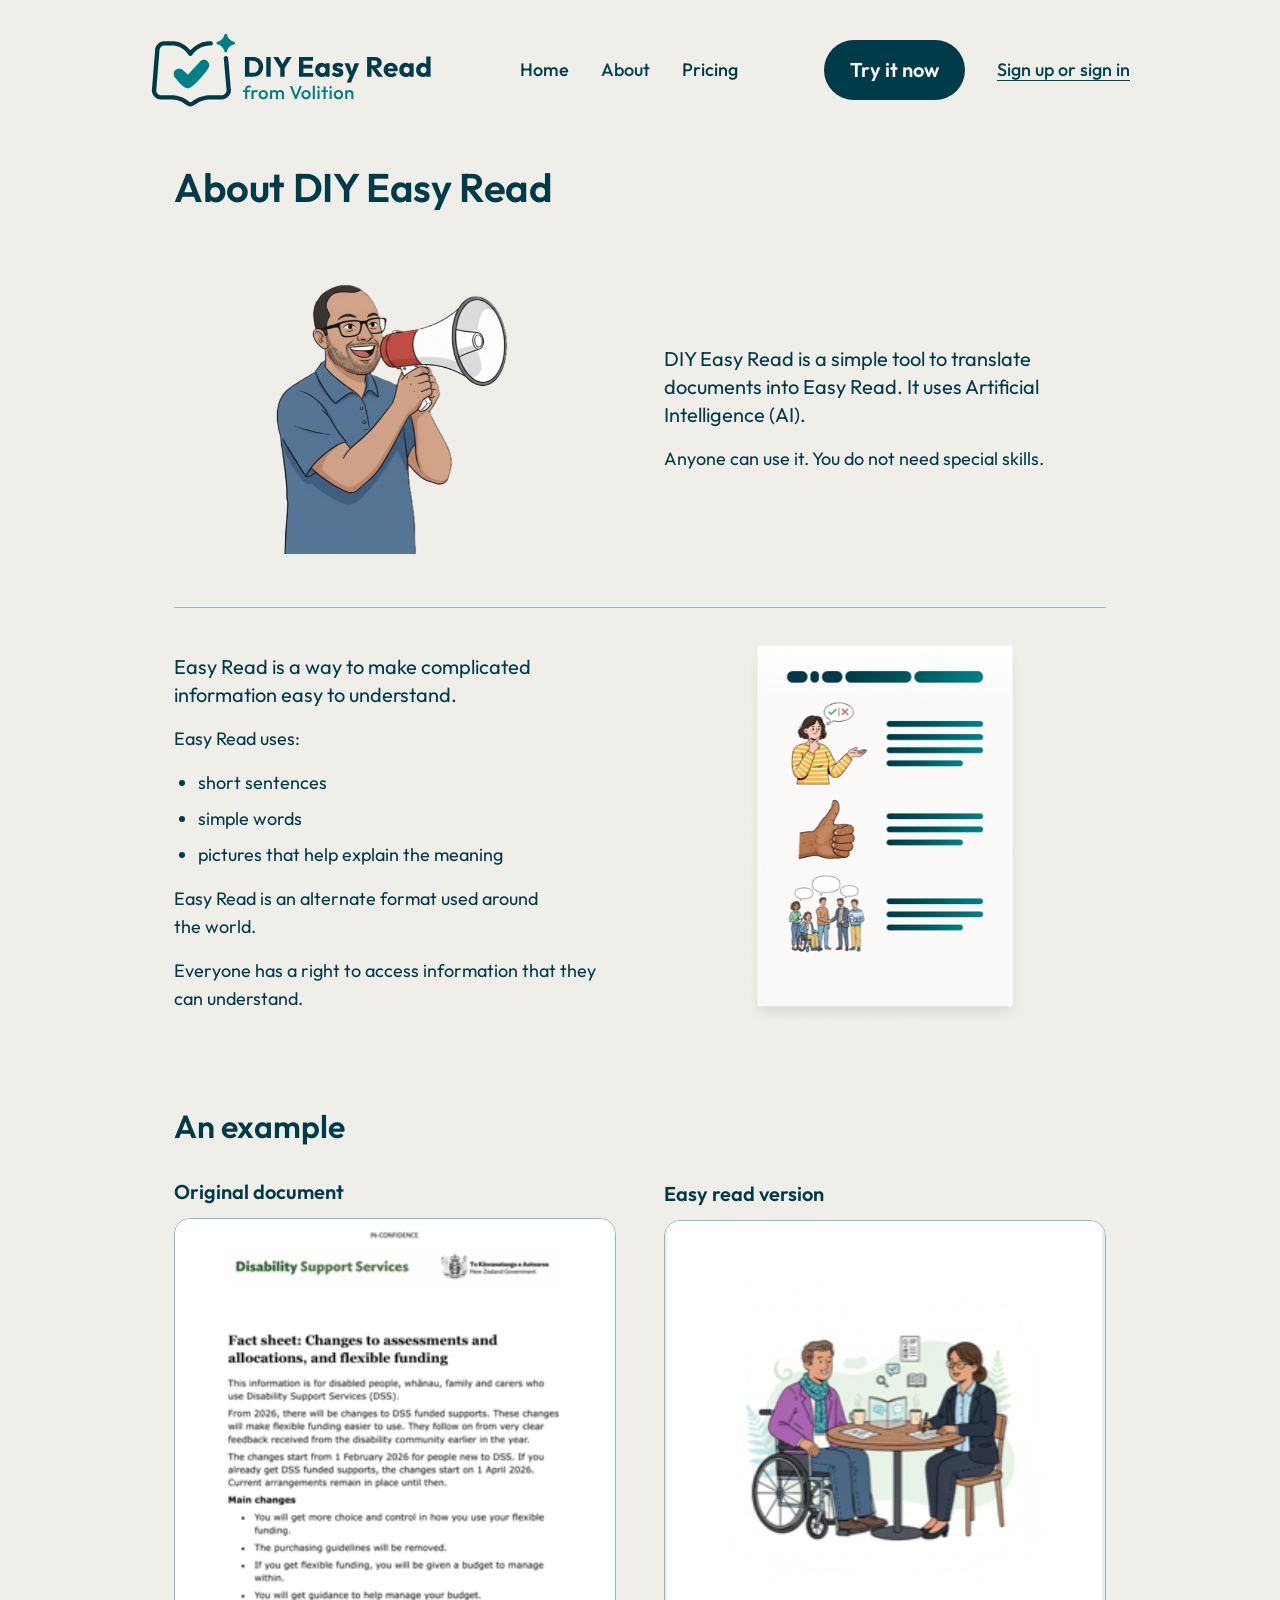
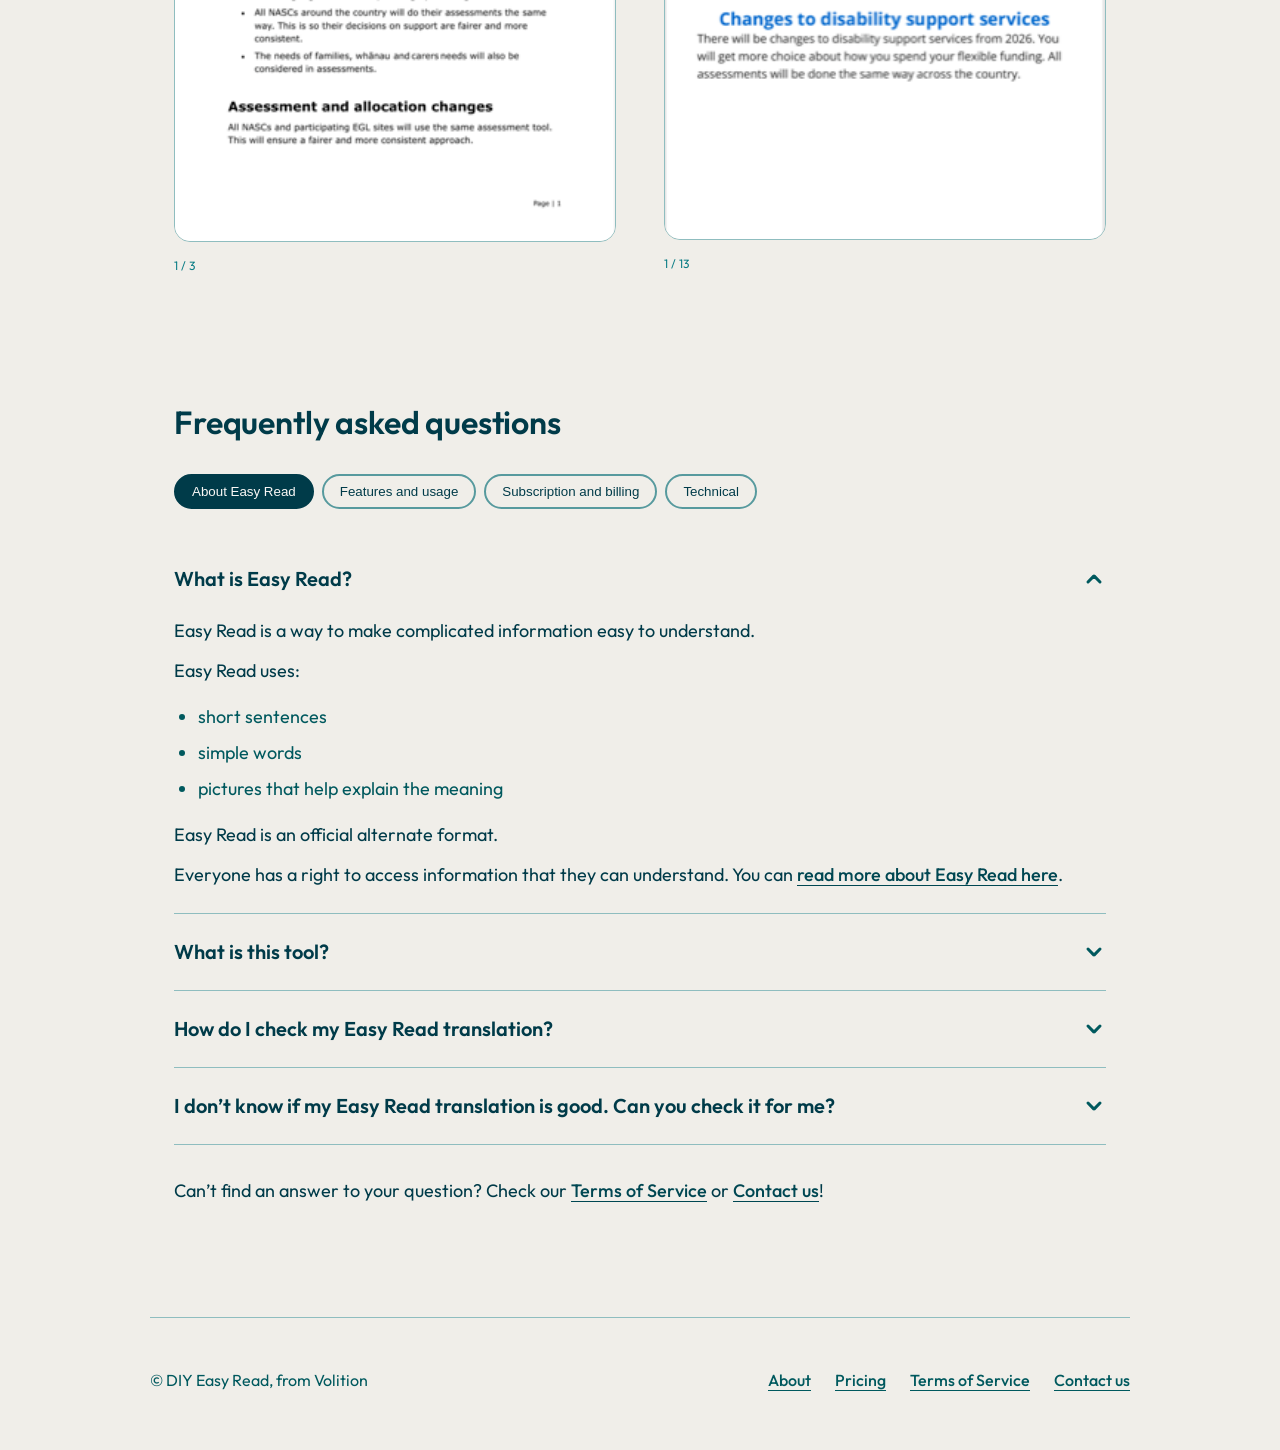
==== commit 00cbc0e4: "Swap header logo and hero arrow for real vector assets Replaces the raster logo-diyer.png (site-wide" ====
--- a/about.html
+++ b/about.html
@@ -11,7 +11,7 @@
 
 <header class="wrap site-header">
   <a class="logo" href="index.html">
-    <img src="assets/img/logo-diyer.png" alt="DIY Easy Read logo: an open book outline with a tick inside, and a star in the top right corner" style="height:48px; width:auto;">
+    <img src="assets/img/logo-diyer.svg" alt="DIY Easy Read logo: an open book outline with a tick inside, and a star in the top right corner">
   </a>
   <nav class="main-nav" aria-label="Main">
     <a href="index.html">Home</a>
--- a/assets/site.css
+++ b/assets/site.css
@@ -7,7 +7,7 @@
 * { box-sizing: border-box; }
 
 .wrap {
-  max-width: 1120px;
+  max-width: 980px;
   margin: 0 auto;
   padding: 0 var(--space-5);
 }
@@ -24,7 +24,7 @@
   align-items: center;
   gap: var(--space-2);
 }
-.logo img { height: 40px; width: auto; }
+.logo img { width: 283px; height: 75px; }
 
 .main-nav {
   display: flex;
@@ -42,7 +42,7 @@
 .nav-actions {
   display: flex;
   align-items: center;
-  gap: var(--space-5);
+  gap: var(--space-6);
 }
 
 /* -------- Buttons -------- */
@@ -534,6 +534,248 @@
   font-size: var(--fs-small);
 }
 
+/* ============================================================
+   Walkthrough: Upload → Translate → Ready → Preview → Dashboard
+   Rebuilt from the DIY Easy Read.fig walkthrough handoff, 2026-07-20.
+   Exact px/type/colour values transcribed from the handoff source —
+   not rounded to the type scale above where the two don't match.
+   ============================================================ */
+
+@keyframes diy-spin { from { transform: rotate(0deg); } to { transform: rotate(360deg); } }
+
+/* -------- Screen 0: Landing hero / drop zone -------- */
+.hero-drop {
+  position: relative;
+  border-radius: var(--radius-xl);
+  background: radial-gradient(544px 260px at 50% 40%, var(--sand-000) 3%, var(--sand-100) 37%, var(--sand-200) 100%);
+  box-shadow: inset 0 0 16px rgba(0, 0, 0, 0.15);
+  display: flex;
+  flex-direction: row;
+  align-items: flex-end;
+  justify-content: center;
+  gap: var(--space-6);
+  cursor: pointer;
+  min-height: 408px;
+  overflow: hidden;
+  margin-top: var(--space-4);
+  padding: 0 var(--space-6);
+  box-sizing: border-box;
+}
+.hero-drop-illustration { width: 260px; height: 380px; flex-shrink: 0; align-self: flex-end; }
+.hero-drop-illustration img { width: 100%; height: 100%; object-fit: contain; display: block; }
+.hero-drop-content { display: flex; flex-direction: column; align-items: center; gap: var(--space-2); padding-bottom: 56px; }
+.hero-drop-content .arrow { width: 40px; height: 40px; margin-bottom: var(--space-2); }
+.hero-drop-content h1 { font-size: 60px; line-height: 48px; font-weight: 600; color: var(--fg-primary); text-align: center; margin: 0; letter-spacing: -0.01em; }
+.hero-drop-content h1.sub { font-size: 38px; margin-top: var(--space-2); }
+.hero-drop-content .caption { font-size: var(--fs-body-lg); line-height: var(--lh-body-lg); color: var(--fg-primary); }
+
+/* -------- Screen 1: Translating / Screen 2: Ready (shared backdrop) -------- */
+.translate-backdrop {
+  min-height: 100vh;
+  background: radial-gradient(526px 300px at 50% 45%, var(--sand-100) 0%, var(--sand-200) 100%);
+  display: flex;
+  align-items: center;
+  justify-content: center;
+  padding: var(--space-5);
+  box-sizing: border-box;
+}
+.translate-card {
+  width: 640px; max-width: 100%;
+  border-radius: var(--radius-xl);
+  background: var(--sand-100);
+  box-shadow: 0 4px 32px rgba(0, 35, 43, 0.3);
+  padding: var(--space-7) var(--space-8);
+  display: flex; flex-direction: column; gap: var(--space-5);
+  box-sizing: border-box;
+}
+.translate-filename, .ready-note span { font-size: 14px; line-height: 20px; color: var(--fg-secondary); }
+.translate-card h2 { font-size: 24px; line-height: 32px; font-weight: 600; color: var(--fg-primary); margin: var(--space-2) 0 0; }
+.translate-stages { display: flex; flex-direction: column; gap: var(--space-4); }
+.translate-stage { display: flex; flex-direction: row; align-items: center; gap: var(--space-4); }
+.translate-stage span { font-size: 18px; line-height: 24px; color: var(--fg-primary); }
+.stage-dot { width: 28px; height: 28px; border-radius: 50%; flex-shrink: 0; box-sizing: border-box; }
+.stage-dot--done { background: var(--pounamu-200); display: flex; align-items: center; justify-content: center; }
+.stage-dot--done img { width: 16px; height: 16px; filter: brightness(0) saturate(100%) invert(24%) sepia(35%) saturate(700%) hue-rotate(70deg); }
+.stage-dot--active { border: 3px solid var(--bg-200); border-top-color: var(--fg-secondary); animation: diy-spin 900ms linear infinite; }
+.stage-dot--pending { border: 2px solid var(--sand-300); }
+.translate-note { border-top: 1px solid var(--sand-200); padding-top: var(--space-4); display: flex; flex-direction: column; gap: var(--space-1); }
+.translate-note span { font-size: 16px; line-height: 24px; color: var(--fg-secondary); }
+
+.ready-card {
+  width: 752px; max-width: 100%;
+  border-radius: var(--radius-xl);
+  background: var(--sand-100);
+  box-shadow: 0 4px 32px rgba(0, 35, 43, 0.3);
+  padding: var(--space-6);
+  display: flex; flex-direction: column; gap: var(--space-6); align-items: flex-start;
+  box-sizing: border-box;
+}
+.ready-note { display: flex; flex-direction: column; gap: var(--space-1); }
+.ready-note span { font-size: 16px; line-height: 24px; color: var(--fg-secondary); }
+.btn-view-easyread {
+  display: inline-flex; align-items: center; gap: var(--space-2);
+  background: var(--button-base); color: var(--text-inverted);
+  border: none; border-radius: var(--radius-pill);
+  padding: var(--space-3) var(--space-6);
+  font-family: inherit; font-size: 24px; line-height: 32px; font-weight: 500;
+  min-height: 64px; cursor: pointer; text-decoration: none;
+}
+.btn-view-easyread img { width: 24px; height: 24px; filter: brightness(0) saturate(100%) invert(100%); }
+
+/* -------- Screens 3 & 5: Easy Read document preview (guest + authenticated) -------- */
+.preview-backdrop {
+  position: relative; width: 100%;
+  background: radial-gradient(526px 242px at 50% 30%, #BEB9A5 72%, var(--sand-200) 100%);
+  overflow: hidden;
+  display: flex; flex-direction: column; align-items: center;
+  padding: var(--space-5) 0;
+}
+.doc-backdrop {
+  position: relative; width: 100%; min-height: 100vh;
+  background: radial-gradient(453px 290px at 50% 38%, #BEB9A5 41%, var(--sand-200) 100%);
+  display: flex; flex-direction: column; align-items: center;
+}
+.doc-backdrop.dark { background: radial-gradient(453px 290px at 50% 38%, var(--button-base) 41%, var(--teal-900) 100%); }
+
+.preview-watermark-big {
+  position: absolute; left: 0; top: 215px; width: 100%;
+  text-align: center; font-size: 320px; line-height: 100%; font-weight: 700;
+  color: #4D483A; opacity: 0.08; pointer-events: none; white-space: nowrap;
+}
+
+.icon-fab {
+  width: 48px; height: 48px; border-radius: var(--radius-pill);
+  background: var(--sand-000); border: none;
+  box-shadow: 0 2px 4px rgba(0, 35, 43, 0.06), 0 4px 8px rgba(0, 35, 43, 0.06);
+  cursor: pointer; display: flex; align-items: center; justify-content: center;
+}
+.icon-fab.close { position: absolute; top: var(--space-4); right: var(--space-4); z-index: 5; }
+.menu-anchor { position: absolute; top: var(--space-4); right: 88px; }
+
+.menu-dropdown {
+  position: absolute; right: 0; top: 36px; width: 200px;
+  border-radius: var(--radius-lg); background: var(--sand-000);
+  box-shadow: inset 0 0 0 2px var(--sand-200), 0 4px 8px rgba(0, 35, 43, 0.1);
+  padding: var(--space-2) 0; display: flex; flex-direction: column; z-index: 10;
+}
+.menu-dropdown.doc-menu { top: 56px; }
+.menu-dropdown[hidden] { display: none; }
+.menu-item { display: flex; flex-direction: row; align-items: center; gap: var(--space-3); padding: var(--space-3) var(--space-5); }
+.menu-item.is-action { cursor: pointer; background: none; border: none; text-align: left; font-family: inherit; width: 100%; }
+.menu-item span { font-size: 18px; line-height: 24px; color: var(--fg-primary); }
+.menu-item .dot { width: 16px; height: 16px; border-radius: 50%; border: 1.5px solid var(--fg-secondary); }
+
+.preview-head { position: relative; padding: var(--space-2) 0; display: flex; flex-direction: column; gap: var(--space-4); align-items: center; }
+.preview-head h2 { font-size: 32px; line-height: 40px; font-weight: 600; color: var(--fg-primary); text-align: center; margin: 0; max-width: 480px; }
+.preview-head-cta { display: flex; flex-direction: row; gap: var(--space-2); align-items: center; }
+.preview-head-cta span { font-size: 24px; line-height: 32px; color: var(--fg-primary); }
+.btn-signin-pill {
+  background: var(--bg-800); color: var(--text-inverted); border: none; border-radius: var(--radius-pill);
+  padding: var(--space-2) 20px; font-family: inherit; font-size: 18px; line-height: 24px; font-weight: 500;
+  min-height: 48px; cursor: pointer; text-decoration: none; display: inline-flex; align-items: center;
+}
+
+.doc-pages { position: relative; display: flex; flex-direction: column; gap: var(--space-6); align-items: center; max-width: 980px; margin: 0 auto; padding: var(--space-5) var(--space-5); box-sizing: border-box; width: 100%; }
+
+.doc-page {
+  position: relative;
+  width: 800px; max-width: 100%; height: 1132px; flex-shrink: 0;
+  border-radius: var(--radius-lg); background: var(--sand-100);
+  box-shadow: 0 4px 16px rgba(153, 145, 116, 0.2);
+  display: flex; flex-direction: column;
+  padding: 0 var(--space-6) var(--space-6) var(--space-6);
+  box-sizing: border-box; overflow: hidden;
+}
+.doc-page-num { position: absolute; left: var(--space-6); bottom: var(--space-6); font-size: 18px; line-height: 24px; font-weight: 500; color: var(--fg-primary); }
+
+.doc-cover { flex: 1; display: flex; flex-direction: column; align-items: flex-start; gap: var(--space-5); align-self: stretch; padding-top: var(--space-6); box-sizing: border-box; min-height: 0; width: 100%; }
+.doc-cover .doc-logo { height: 40px; width: auto; flex-shrink: 0; }
+.doc-cover-title { font-size: 64px; line-height: 1.15; font-weight: 700; color: var(--fg-primary); margin: 0 var(--space-6); flex-shrink: 0; }
+.doc-cover-art { width: 100%; flex: 1; border-radius: var(--radius-lg); background: var(--sand-000); display: flex; align-items: center; justify-content: center; min-height: 0; padding: var(--space-4); box-sizing: border-box; }
+.doc-cover-art img { width: 100%; height: 100%; object-fit: contain; }
+.doc-cover-intro { display: flex; flex-direction: column; gap: var(--space-2); flex-shrink: 0; width: calc(100% - 64px); margin: 0 var(--space-6); box-sizing: border-box; }
+.doc-cover-intro p { font-size: 28px; line-height: 36px; color: var(--fg-primary); margin: 0; }
+
+.doc-content { flex: 1; display: flex; flex-direction: column; gap: 0; align-items: center; align-self: stretch; box-sizing: border-box; width: 100%; }
+
+.between-section { height: 40px; align-self: stretch; flex-shrink: 0; display: flex; align-items: center; justify-content: center; }
+.add-btn {
+  width: 32px; height: 32px; border-radius: var(--radius-pill); background: transparent;
+  display: flex; align-items: center; justify-content: center; cursor: pointer;
+  opacity: 0; pointer-events: none;
+  transition: opacity var(--dur-base) var(--ease-standard), background var(--dur-fast) var(--ease-standard), box-shadow var(--dur-fast) var(--ease-standard);
+}
+/* Hovering a content-row also reveals the "+" on its neighbouring between-section bars, never a duplicate on the row itself */
+.between-section:hover .add-btn,
+.content-row:hover + .between-section .add-btn,
+.between-section:has(+ .content-row:hover) .add-btn { opacity: 1; pointer-events: auto; }
+.add-btn:hover { background: var(--sand-100); box-shadow: inset 0 0 0 1px rgba(0, 35, 43, 0.3); }
+
+.content-row {
+  position: relative;
+  width: 736px; max-width: 100%; height: 224px; flex-shrink: 0;
+  border-radius: var(--radius-lg); background: var(--sand-000);
+  display: flex; flex-direction: row; gap: var(--space-6); padding: var(--space-4);
+  align-items: center; justify-content: center; box-sizing: border-box;
+  transition: box-shadow var(--dur-base) var(--ease-standard), background var(--dur-base) var(--ease-standard);
+}
+.content-row:hover {
+  background: linear-gradient(rgba(250, 249, 247, 0.5), rgba(250, 249, 247, 0.5)), linear-gradient(var(--sand-100), var(--sand-100));
+  box-shadow: inset 0 0 0 1px rgba(0, 35, 43, 0.3);
+}
+.content-row-photo { width: 192px; height: 192px; border-radius: var(--radius-sm); flex-shrink: 0; object-fit: cover; display: block; }
+.content-row-text { font-size: 24px; line-height: 32px; color: var(--fg-primary); flex: 1; margin: 0; }
+.content-row-text-group { display: flex; flex-direction: column; gap: var(--space-4); justify-content: center; flex: 1; height: 192px; box-sizing: border-box; }
+.content-row-text-group p { font-size: 24px; line-height: 32px; color: var(--fg-primary); margin: 0; }
+/* #C5DFE0 is a one-off teal wash for this callout, not a named token — see handoff README */
+.content-definition { border-radius: var(--radius-sm); background: #C5DFE0; display: flex; flex-direction: row; gap: var(--space-2); padding: var(--space-3); align-items: flex-start; box-sizing: border-box; }
+.content-definition svg { flex-shrink: 0; }
+.content-definition span { font-size: 20px; line-height: 28px; color: var(--fg-primary); flex: 1; }
+
+.edit-btn {
+  position: absolute; top: var(--space-4); right: var(--space-4);
+  opacity: 0; pointer-events: none; transition: opacity var(--dur-base) var(--ease-standard);
+  display: inline-flex; align-items: center; gap: var(--space-2); height: 40px;
+  border-radius: var(--radius-pill); background: var(--sand-100);
+  box-shadow: inset 0 0 0 1px rgba(0, 35, 43, 0.3);
+  padding: var(--space-2) var(--space-4) var(--space-2) 20px; box-sizing: border-box; cursor: pointer;
+}
+.content-row:hover .edit-btn { opacity: 1; pointer-events: auto; }
+.edit-btn span { font-size: 20px; line-height: 28px; font-weight: 600; color: var(--fg-primary); white-space: nowrap; }
+
+.preview-footer-cta { position: relative; display: flex; flex-direction: column; gap: var(--space-4); align-items: center; padding-top: var(--space-4); text-align: center; }
+.preview-footer-cta p { font-size: 24px; line-height: 32px; color: var(--fg-primary); text-align: center; max-width: 480px; margin: 0; }
+.btn-buy-subscribe {
+  background: var(--bg-800); color: var(--text-inverted); border: none; border-radius: var(--radius-pill);
+  padding: var(--space-3) var(--space-6); font-family: inherit; font-size: 24px; line-height: 32px; font-weight: 500;
+  min-height: 64px; cursor: pointer; text-decoration: none; display: inline-flex; align-items: center;
+}
+
+/* -------- Screen 4: Dashboard -------- */
+.dashboard-page { min-height: 100vh; background: var(--sand-100); color: var(--fg-primary); }
+.dashboard-page.dark { background: var(--teal-900); color: var(--sand-000); }
+.dashboard-page .wrap { display: flex; flex-direction: column; gap: var(--space-6); padding-bottom: var(--space-9); box-sizing: border-box; }
+.dashboard-header { padding: var(--space-6) 0; display: flex; flex-direction: row; justify-content: space-between; align-items: center; }
+.dashboard-account { position: relative; display: flex; flex-direction: row; align-items: center; gap: var(--space-3); cursor: pointer; background: none; border: none; font-family: inherit; }
+.dashboard-account span { font-size: 16px; line-height: 24px; color: inherit; }
+.dashboard-section-head { display: flex; flex-direction: row; justify-content: space-between; align-items: center; border-top: 1px solid var(--borders); border-bottom: 1px solid var(--borders); padding: var(--space-4) 0; }
+.dashboard-section-head h1 { font-size: 40px; line-height: 48px; font-weight: 600; margin: 0; color: inherit; }
+.dashboard-sort { display: flex; flex-direction: row; align-items: center; gap: var(--space-1); margin-top: var(--space-1); background: none; border: none; font-family: inherit; cursor: pointer; }
+.dashboard-sort span { font-size: 16px; line-height: 24px; color: inherit; }
+.btn-new-translation {
+  background: var(--button-base); color: var(--text-inverted); border: none; border-radius: var(--radius-pill);
+  padding: var(--space-4) var(--space-6) var(--space-4) var(--space-5);
+  font-family: inherit; font-size: 24px; line-height: 32px; font-weight: 500;
+  min-height: 64px; cursor: pointer; text-decoration: none; display: inline-flex; align-items: center;
+}
+.translation-list { display: flex; flex-direction: column; }
+.translation-row { display: flex; flex-direction: row; justify-content: space-between; align-items: center; padding: var(--space-5) 0; border-bottom: 1px solid var(--divider-default); cursor: pointer; text-decoration: none; color: inherit; }
+.translation-row-left { display: flex; flex-direction: row; align-items: center; gap: var(--space-4); }
+.translation-row-left span { font-size: 20px; line-height: 28px; font-weight: 500; color: inherit; }
+.translation-row-right { display: flex; flex-direction: row; align-items: center; gap: var(--space-6); }
+.translation-row-right span { font-size: 16px; line-height: 24px; color: var(--fg-tertiary); }
+.dashboard-page.dark .translation-row-right span { color: var(--teal-300); }
+
 @media (max-width: 860px) {
   .hero, .feature-row { grid-template-columns: 1fr; }
   .pricing-cards { grid-template-columns: 1fr; }
@@ -541,4 +783,26 @@
   .site-footer { flex-direction: column; gap: var(--space-4); align-items: flex-start; }
   .dropzone { flex-direction: column; }
   .dropzone-art-left { align-self: center; margin-bottom: 0; }
-}
+
+  .hero-drop { flex-direction: column; padding: var(--space-6) var(--space-5); min-height: 0; }
+  .hero-drop-illustration { width: 180px; height: 260px; }
+  .hero-drop-content { padding-bottom: 0; padding-top: var(--space-4); }
+  .hero-drop-content h1 { font-size: 36px; line-height: 40px; }
+  .hero-drop-content h1.sub { font-size: 24px; line-height: 32px; }
+
+  .translate-card, .ready-card { padding: var(--space-5); }
+
+  .doc-pages { padding: var(--space-5) var(--space-4); }
+  .doc-page { width: 100%; height: auto; aspect-ratio: 800 / 1132; }
+  .doc-cover-title { font-size: 36px; margin: 0 var(--space-4); }
+  .doc-cover-intro { width: calc(100% - 32px); margin: 0 var(--space-4); }
+  .doc-cover-intro p, .content-row-text, .content-row-text-group p { font-size: 18px; line-height: 26px; }
+  .content-row { width: 100%; height: auto; flex-direction: column; text-align: center; padding: var(--space-5); }
+  .content-row-photo { width: 96px; height: 96px; }
+  .content-row-text-group { height: auto; align-items: center; }
+  .edit-btn { position: static; opacity: 1; pointer-events: auto; margin-top: var(--space-2); }
+  .preview-watermark-big { font-size: 96px; top: 100px; }
+
+  .dashboard-section-head h1 { font-size: 28px; line-height: 36px; }
+  .translation-row-right { gap: var(--space-3); }
+}
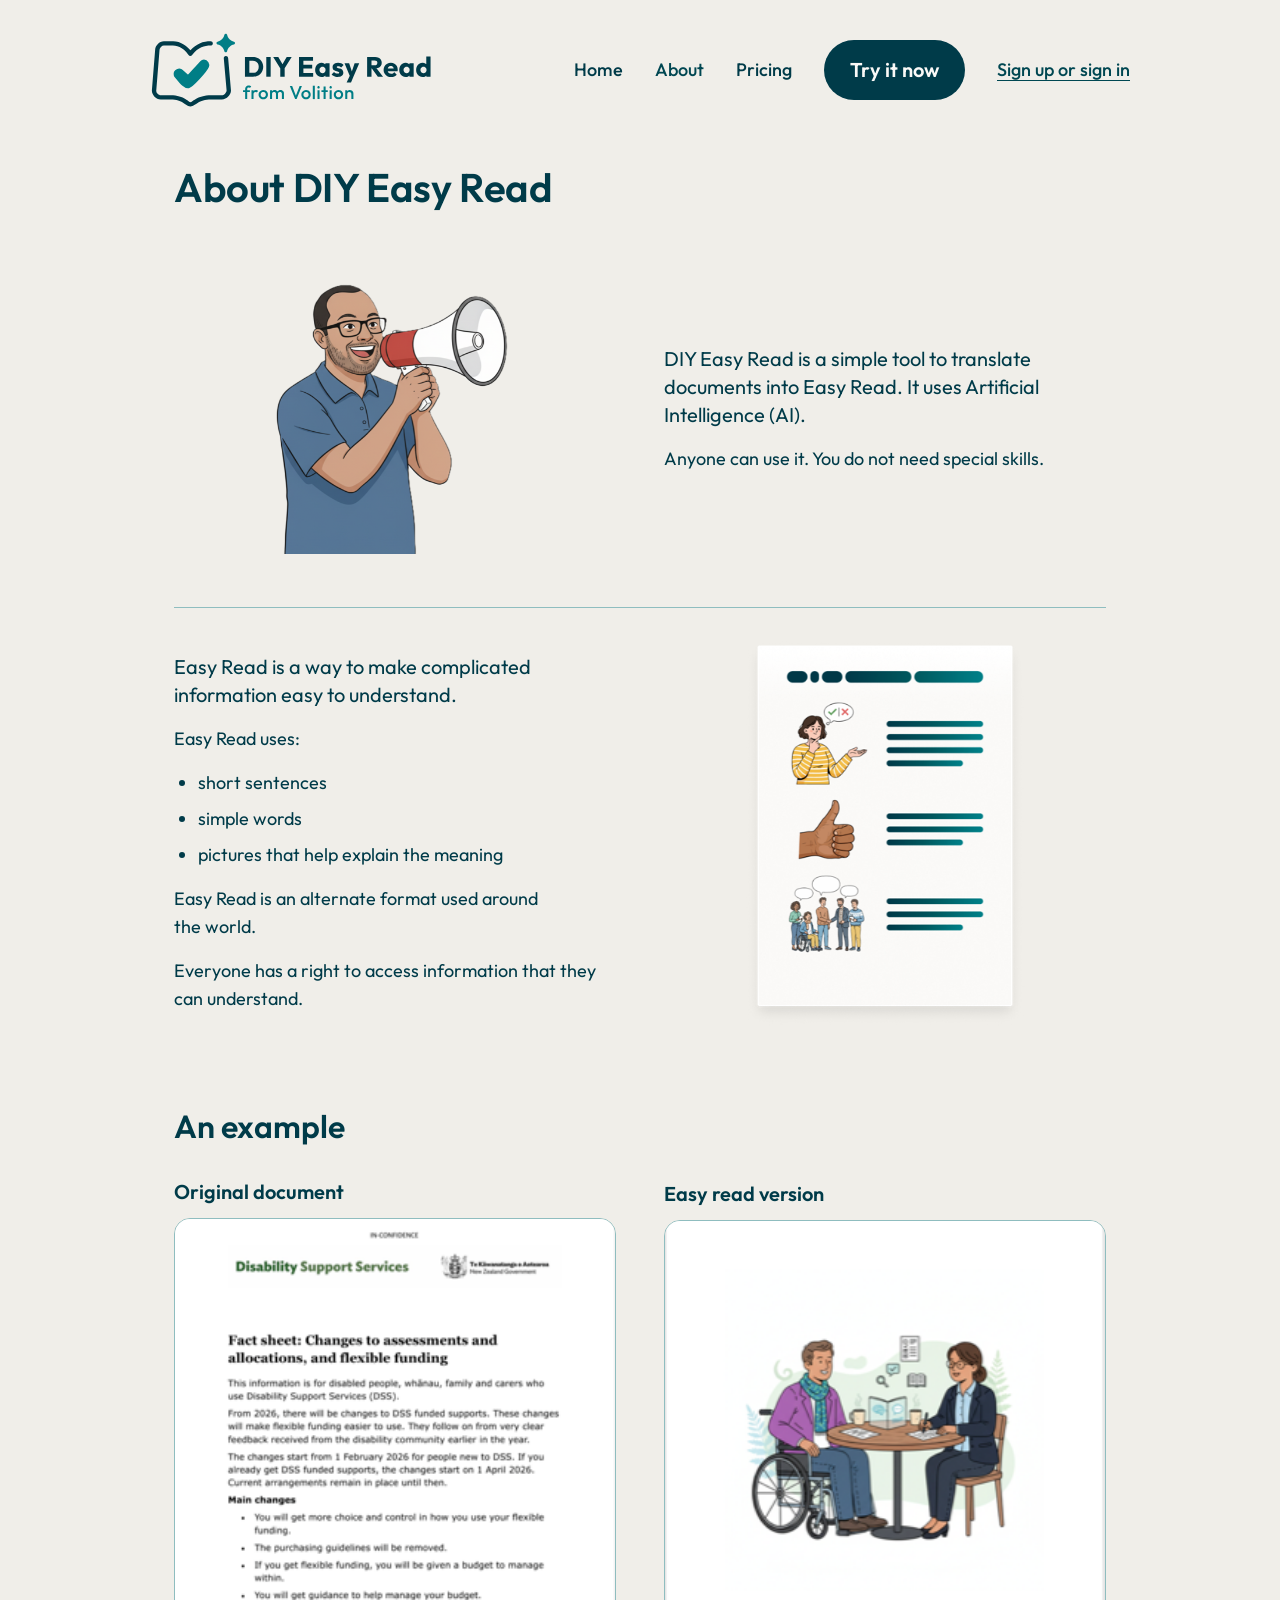
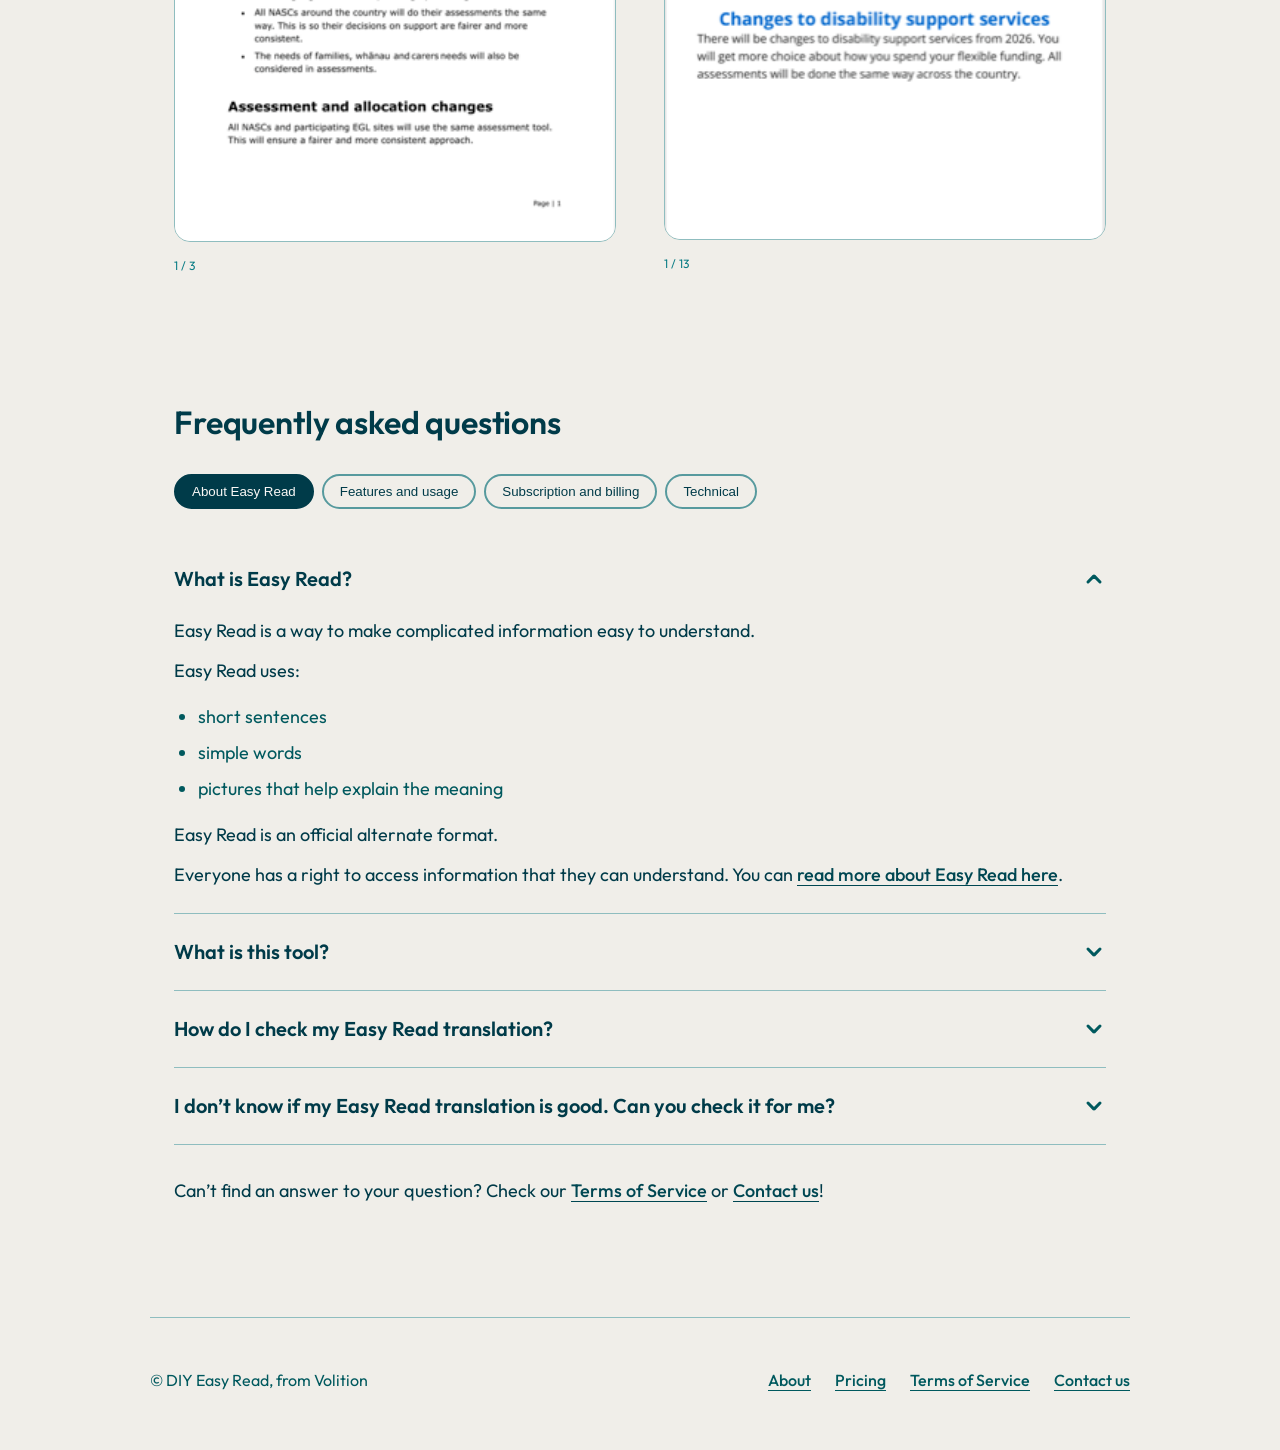
==== commit 6838071f: "Fix header nav-to-button gap to a consistent 32px Home/About/Pricing, the CTA button, and "Sign up o" ====
--- a/about.html
+++ b/about.html
@@ -13,14 +13,16 @@
   <a class="logo" href="index.html">
     <img src="assets/img/logo-diyer.svg" alt="DIY Easy Read logo: an open book outline with a tick inside, and a star in the top right corner">
   </a>
-  <nav class="main-nav" aria-label="Main">
-    <a href="index.html">Home</a>
-    <a href="about.html" aria-current="page">About</a>
-    <a href="pricing.html">Pricing</a>
-  </nav>
-  <div class="nav-actions">
-    <a class="btn btn-filled" href="get-started.html">Try it now</a>
-    <a class="link" href="#sign-in">Sign up or sign in</a>
+  <div class="nav-right">
+    <nav class="main-nav" aria-label="Main">
+      <a href="index.html">Home</a>
+      <a href="about.html" aria-current="page">About</a>
+      <a href="pricing.html">Pricing</a>
+    </nav>
+    <div class="nav-actions">
+      <a class="btn btn-filled" href="get-started.html">Try it now</a>
+      <a class="link" href="#sign-in">Sign up or sign in</a>
+    </div>
   </div>
 </header>
 
--- a/assets/site.css
+++ b/assets/site.css
@@ -25,6 +25,12 @@
   gap: var(--space-2);
 }
 .logo img { width: 283px; height: 75px; }
+
+.nav-right {
+  display: flex;
+  align-items: center;
+  gap: var(--space-6);
+}
 
 .main-nav {
   display: flex;
@@ -551,22 +557,36 @@
   box-shadow: inset 0 0 16px rgba(0, 0, 0, 0.15);
   display: flex;
   flex-direction: row;
-  align-items: flex-end;
+  align-items: center;
   justify-content: center;
   gap: var(--space-6);
   cursor: pointer;
-  min-height: 408px;
+  min-height: 432px;
   overflow: hidden;
   margin-top: var(--space-4);
+  margin-left: calc(-1 * var(--space-5));
+  margin-right: calc(-1 * var(--space-5));
+  width: calc(100% + var(--space-5) * 2);
   padding: 0 var(--space-6);
   box-sizing: border-box;
 }
-.hero-drop-illustration { width: 260px; height: 380px; flex-shrink: 0; align-self: flex-end; }
+/* Positioned out of flow so its width/presence never shifts the text block */
+.hero-drop-illustration { position: absolute; top: var(--space-5); left: var(--space-6); width: 558px; height: 408px; }
 .hero-drop-illustration img { width: 100%; height: 100%; object-fit: contain; display: block; }
-.hero-drop-content { display: flex; flex-direction: column; align-items: center; gap: var(--space-2); padding-bottom: 56px; }
-.hero-drop-content .arrow { width: 40px; height: 40px; margin-bottom: var(--space-2); }
-.hero-drop-content h1 { font-size: 60px; line-height: 48px; font-weight: 600; color: var(--fg-primary); text-align: center; margin: 0; letter-spacing: -0.01em; }
-.hero-drop-content h1.sub { font-size: 38px; margin-top: var(--space-2); }
+/* Sits over the illustration, in the clear space above the person's hand */
+.hero-drop-content {
+  position: absolute;
+  top: 24px; bottom: 160px;
+  left: calc(var(--space-6) * 2);
+  right: var(--space-6);
+  display: flex; flex-direction: column; align-items: center; gap: var(--space-1);
+}
+.hero-drop-content .arrow { width: 64px; height: 64px; }
+.hero-drop-content .lead-in { font-size: 24px; line-height: 32px; font-weight: 400; color: var(--fg-primary); text-align: center; margin: 0; }
+.hero-drop-content .heading { margin: 0; text-align: center; }
+.hero-drop-content .heading-main { font-size: 52px; line-height: 48px; font-weight: 600; color: var(--fg-primary); }
+.hero-drop-content .heading-sub { font-size: 32px; line-height: 44px; font-weight: 500; color: var(--fg-primary); }
+.hero-drop-content .heading-accent { font-size: 32px; line-height: 44px; font-weight: 700; color: var(--button-base); }
 .hero-drop-content .caption { font-size: var(--fs-body-lg); line-height: var(--lh-body-lg); color: var(--fg-primary); }
 
 /* -------- Screen 1: Translating / Screen 2: Ready (shared backdrop) -------- */
@@ -785,10 +805,11 @@
   .dropzone-art-left { align-self: center; margin-bottom: 0; }
 
   .hero-drop { flex-direction: column; padding: var(--space-6) var(--space-5); min-height: 0; }
-  .hero-drop-illustration { width: 180px; height: 260px; }
-  .hero-drop-content { padding-bottom: 0; padding-top: var(--space-4); }
-  .hero-drop-content h1 { font-size: 36px; line-height: 40px; }
-  .hero-drop-content h1.sub { font-size: 24px; line-height: 32px; }
+  .hero-drop-illustration { position: static; top: auto; left: auto; width: 180px; height: 260px; }
+  .hero-drop-content { position: static; top: auto; bottom: auto; left: auto; right: auto; padding-top: var(--space-4); }
+  .hero-drop-content .arrow { width: 40px; height: 40px; }
+  .hero-drop-content .heading-main { font-size: 36px; line-height: 40px; }
+  .hero-drop-content .heading-sub, .hero-drop-content .heading-accent { font-size: 24px; line-height: 32px; }
 
   .translate-card, .ready-card { padding: var(--space-5); }
 
